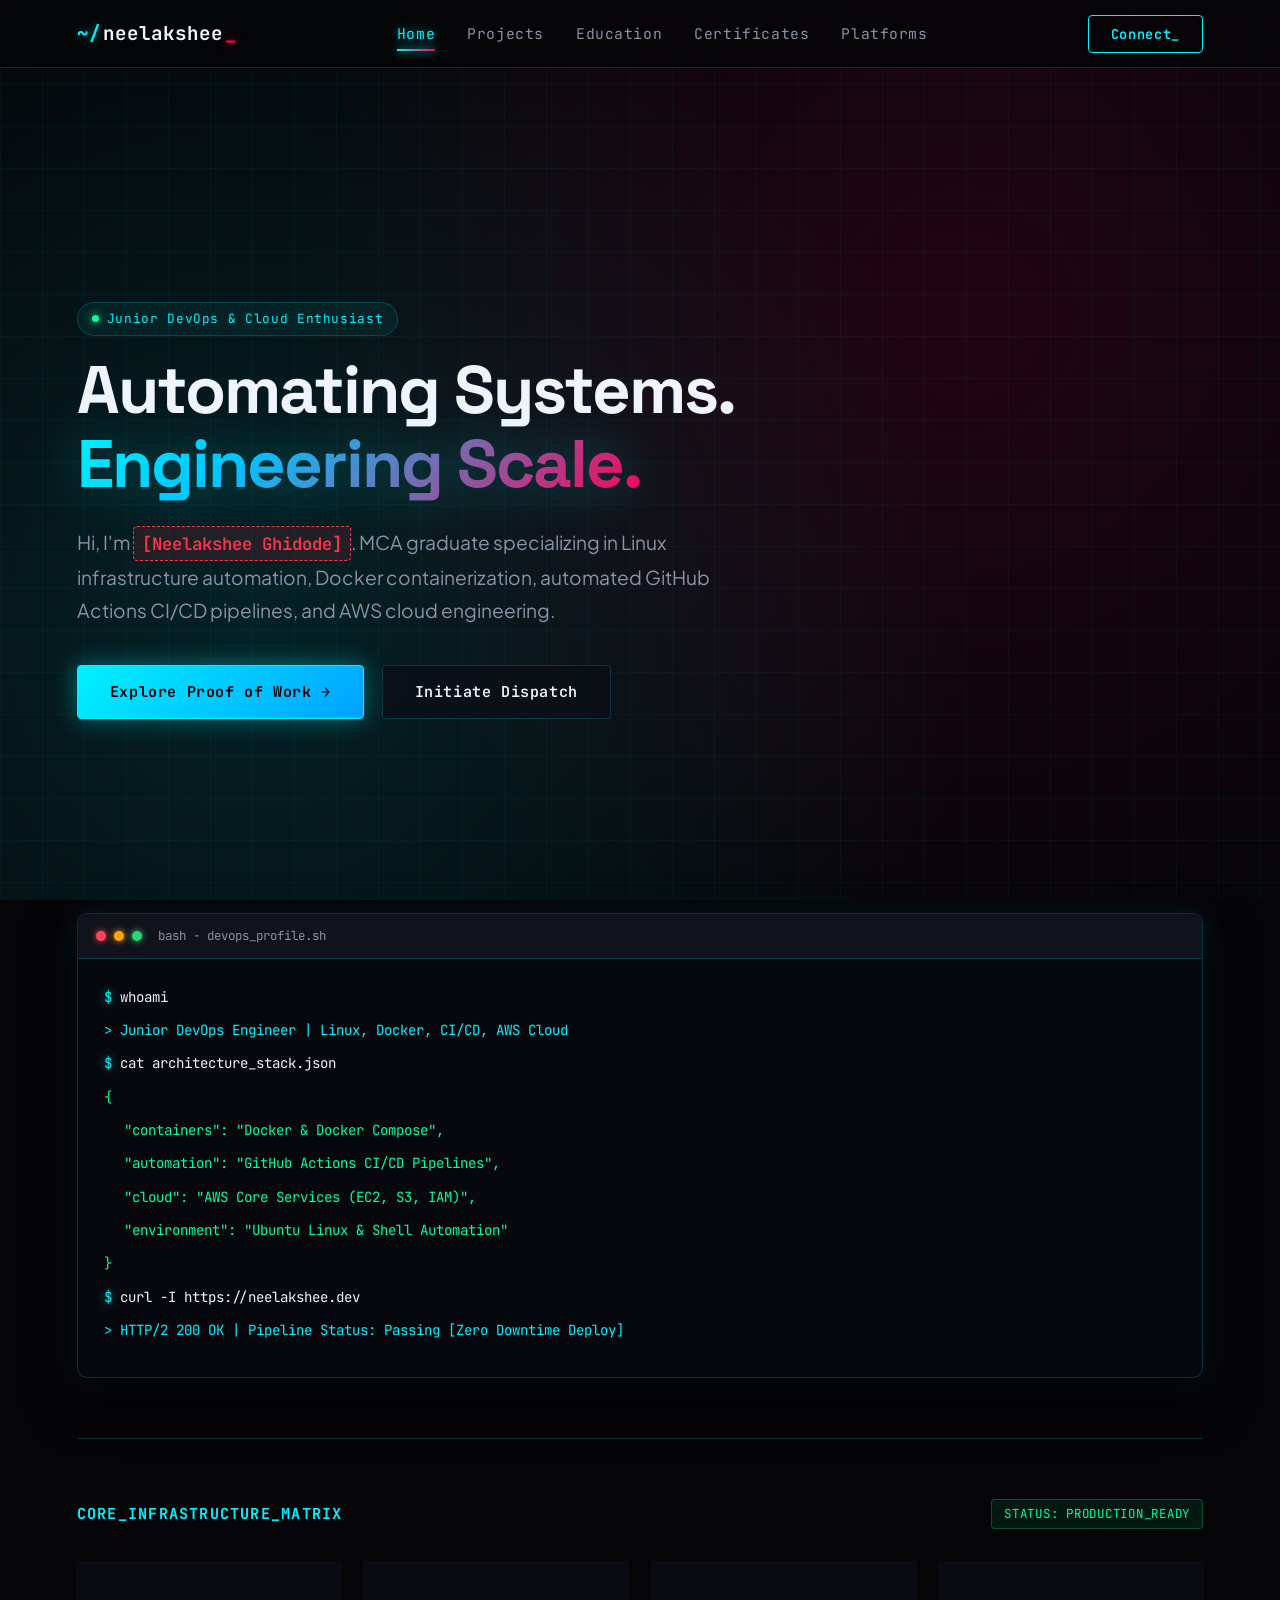
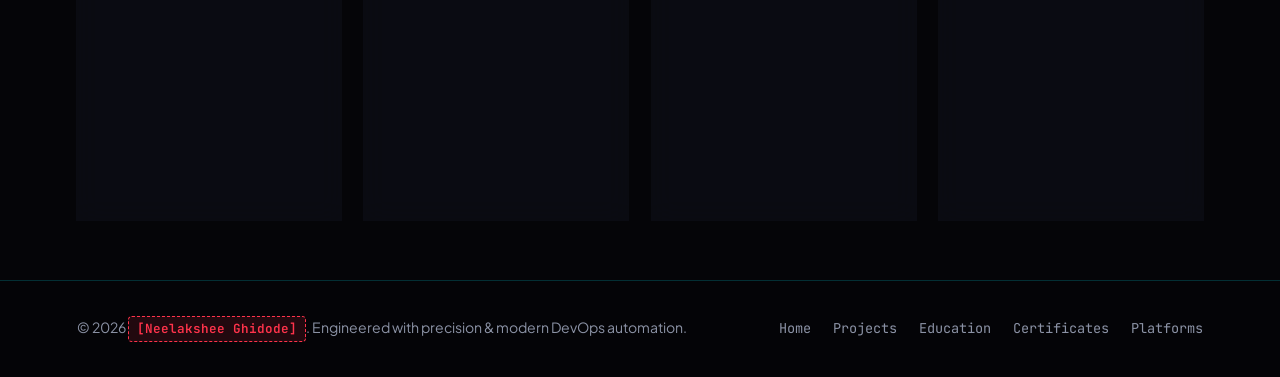
==== index.html @ 8a59a51e "Adding Hero Video in Background [index.html]" ====
<!DOCTYPE html>
<html lang="en">
<head>
    <meta charset="UTF-8">
    <meta name="viewport" content="width=device-width, initial-scale=1.0">
    <title>Neelakshee Ghidode | Junior DevOps & Cloud Engineer</title>
    <!-- Fonts -->
    <link href="https://fonts.googleapis.com/css2?family=Plus+Jakarta+Sans:wght@400;500;600;700;800&family=JetBrains+Mono:wght@400;500;700&family=Space+Grotesk:wght@600;700&display=swap" rel="stylesheet">
    <link rel="stylesheet" href="style.css">
</head>
<body>

    <!-- Fixed Full-Screen Scroll-Driven Video Background -->
    <div class="fixed-video-bg-container">
        <video id="scroll-video" preload="auto" muted playsinline class="fixed-scroll-video">
            <source src="hero_video.mp4" type="video/mp4">
            Your browser does not support the video tag.
        </video>
        <div class="fixed-video-overlay"></div>
        <div class="fixed-video-grid"></div>
    </div>

    <!-- Cyberpunk Navigation Bar -->
    <header class="navbar">
        <a href="index.html" class="logo">
            <span class="terminal-prompt">~/</span>neelakshee<span class="cursor">_</span>
        </a>
        <nav class="nav-links">
            <a href="index.html" class="active">Home</a>
            <a href="projects.html">Projects</a>
            <a href="education.html">Education</a>
            <a href="certificates.html">Certificates</a>
            <a href="platforms.html">Platforms</a>
        </nav>
        <div class="nav-action">
            <a href="platforms.html" class="cta-btn">Connect_</a>
        </div>
    </header>

    <!-- Main Container -->
    <main class="page-container">
        
        <!-- Hero Section Layered Over Fixed Video -->
        <section class="hero-section">
            <div class="hero-content">
                <div class="page-tag">
                    <span class="pulse-dot"></span> Junior DevOps & Cloud Enthusiast
                </div>
                <h1>Automating Systems.<br><span class="gradient-text">Engineering Scale.</span></h1>
                <p class="hero-desc">
                    Hi, I'm <span class="insert-tag">[Neelakshee Ghidode]</span>. MCA graduate specializing in Linux infrastructure automation, Docker containerization, automated GitHub Actions CI/CD pipelines, and AWS cloud engineering.
                </p>
                <div class="btn-group">
                    <a href="projects.html" class="primary-btn">Explore Proof of Work →</a>
                    <a href="platforms.html" class="secondary-btn">Initiate Dispatch</a>
                </div>
            </div>
        </section>

        <!-- Live Terminal Status Card -->
        <section style="margin: 20px 0 50px;">
            <div class="hero-terminal-card">
                <div class="terminal-header">
                    <span class="terminal-dot dot-red"></span>
                    <span class="terminal-dot dot-yellow"></span>
                    <span class="terminal-dot dot-green"></span>
                    <span style="margin-left: 8px; font-family: var(--font-mono); font-size: 0.78rem; color: var(--text-muted);">bash - devops_profile.sh</span>
                </div>
                <div class="terminal-body">
                    <p class="terminal-line"><span class="terminal-prompt">$</span> whoami</p>
                    <p class="terminal-line text-accent">> Junior DevOps Engineer | Linux, Docker, CI/CD, AWS Cloud</p>
                    <p class="terminal-line"><span class="terminal-prompt">$</span> cat architecture_stack.json</p>
                    <p class="terminal-line text-green">{</p>
                    <p class="terminal-line text-green" style="padding-left: 20px;">"containers": "Docker & Docker Compose",</p>
                    <p class="terminal-line text-green" style="padding-left: 20px;">"automation": "GitHub Actions CI/CD Pipelines",</p>
                    <p class="terminal-line text-green" style="padding-left: 20px;">"cloud": "AWS Core Services (EC2, S3, IAM)",</p>
                    <p class="terminal-line text-green" style="padding-left: 20px;">"environment": "Ubuntu Linux & Shell Automation"</p>
                    <p class="terminal-line text-green">}</p>
                    <p class="terminal-line"><span class="terminal-prompt">$</span> curl -I https://neelakshee.dev</p>
                    <p class="terminal-line text-accent">> HTTP/2 200 OK | Pipeline Status: Passing [Zero Downtime Deploy]</p>
                </div>
            </div>
        </section>

        <!-- Core Infrastructure Tech Stack -->
        <section class="tech-matrix">
            <div class="section-head">
                <h3>CORE_INFRASTRUCTURE_MATRIX</h3>
                <span class="status-badge">STATUS: PRODUCTION_READY</span>
            </div>
            <div class="grid-4">
                <div class="card">
                    <span class="card-num">MODULE_01</span>
                    <h4>Linux & Shell</h4>
                    <p>Proficient in Ubuntu/Debian environments, bash scripting, file permissions, cron jobs, and WSL development.</p>
                </div>
                <div class="card">
                    <span class="card-num">MODULE_02</span>
                    <h4>Docker & Compose</h4>
                    <p>Writing multi-stage Dockerfiles, managing container lifecycles, volume persistence, and multi-service compose stacks.</p>
                </div>
                <div class="card">
                    <span class="card-num">MODULE_03</span>
                    <h4>CI/CD & Git</h4>
                    <p>Automated build & test pipelines with GitHub Actions, Git branching strategies, and release automation.</p>
                </div>
                <div class="card">
                    <span class="card-num">MODULE_04</span>
                    <h4>AWS Cloud</h4>
                    <p>Hands-on foundational knowledge of AWS EC2, S3 bucket storage, IAM roles, security groups, and cloud deployment.</p>
                </div>
            </div>
        </section>

    </main>

    <!-- Cyber Footer -->
    <footer class="site-footer">
        <p>© 2026 <span class="insert-tag">[Neelakshee Ghidode]</span>. Engineered with precision & modern DevOps automation.</p>
        <div class="footer-nav">
            <a href="index.html">Home</a>
            <a href="projects.html">Projects</a>
            <a href="education.html">Education</a>
            <a href="certificates.html">Certificates</a>
            <a href="platforms.html">Platforms</a>
        </div>
    </footer>

    <!-- Smooth Scroll-Driven Video Scrubbing Script -->
    <script>
        (function() {
            const video = document.getElementById('scroll-video');
            if (!video) return;

            let targetTime = 0;
            let currentTime = 0;
            const ease = 0.08; // Smooth LERP interpolation factor

            // Wait for video metadata to read duration
            video.addEventListener('loadedmetadata', initScrub);
            if (video.readyState >= 1) initScrub();

            function initScrub() {
                const duration = video.duration || 1;

                function onScroll() {
                    const scrollY = window.pageYOffset || document.documentElement.scrollTop;
                    const maxScroll = (document.documentElement.scrollHeight - window.innerHeight) || 1;
                    const progress = Math.min(Math.max(scrollY / maxScroll, 0), 1);
                    targetTime = progress * duration;
                }

                window.addEventListener('scroll', onScroll, { passive: true });
                onScroll();

                function render() {
                    currentTime += (targetTime - currentTime) * ease;
                    if (Math.abs(targetTime - currentTime) > 0.002) {
                        video.currentTime = currentTime;
                    }
                    requestAnimationFrame(render);
                }
                requestAnimationFrame(render);
            }
        })();
    </script>

</body>
</html>
---- style.css ----
/* ========================================================
   CYBERPUNK HIGH-TECH DEVOPS THEME - PRODUCTION STYLESHEET
   ======================================================== */

@import url('https://fonts.googleapis.com/css2?family=Plus+Jakarta+Sans:wght@300;400;500;600;700;800&family=JetBrains+Mono:wght@400;500;700&family=Space+Grotesk:wght@500;700&display=swap');

:root {
    --bg-void: #050508;
    --bg-card: rgba(13, 14, 22, 0.75);
    --bg-card-hover: rgba(20, 22, 35, 0.85);
    --border-cyber: rgba(0, 242, 254, 0.18);
    --border-hover: rgba(0, 242, 254, 0.6);
    
    /* Cyberpunk Neon Palette */
    --neon-cyan: #00f2fe;
    --neon-blue: #4facfe;
    --neon-pink: #ff0055;
    --neon-purple: #7928ca;
    --neon-green: #00ff9d;
    --neon-amber: #ffaa00;
    
    --text-primary: #f0f4fc;
    --text-muted: #8b92a5;
    --text-cyan: #38ef7d;
    
    --font-sans: 'Plus Jakarta Sans', sans-serif;
    --font-display: 'Space Grotesk', sans-serif;
    --font-mono: 'JetBrains Mono', monospace;
    
    --glow-cyan: 0 0 25px rgba(0, 242, 254, 0.35);
    --glow-pink: 0 0 25px rgba(255, 0, 85, 0.35);
    --transition: all 0.3s cubic-bezier(0.16, 1, 0.3, 1);
}

* {
    margin: 0;
    padding: 0;
    box-sizing: border-box;
    forced-color-adjust: none;
    -webkit-font-smoothing: antialiased;
}

html {
    scroll-behavior: smooth;
    background-color: #050508 !important;
}

body {
    background-color: transparent !important;
    color: var(--text-primary) !important;
    font-family: var(--font-sans);
    line-height: 1.6;
    min-height: 100vh;
    overflow-x: hidden;
    position: relative;
    display: flex;
    flex-direction: column;
}

/* --- Cyber Ambient Grid Background --- */
body::before {
    content: '';
    position: fixed;
    top: 0;
    left: 0;
    width: 100vw;
    height: 100vh;
    background-image: 
        radial-gradient(circle at 15% 20%, rgba(0, 242, 254, 0.07) 0%, transparent 40%),
        radial-gradient(circle at 85% 70%, rgba(255, 0, 85, 0.06) 0%, transparent 45%),
        linear-gradient(rgba(255, 255, 255, 0.015) 1px, transparent 1px),
        linear-gradient(90deg, rgba(255, 255, 255, 0.015) 1px, transparent 1px);
    background-size: 100% 100%, 100% 100%, 48px 48px, 48px 48px;
    pointer-events: none;
    z-index: -2;
}

/* --- Red Placeholder Highlight --- */
.insert-tag {
    color: #ff334b;
    background: rgba(255, 51, 75, 0.12);
    border: 1px dashed #ff334b;
    padding: 2px 8px;
    border-radius: 4px;
    font-weight: 600;
    font-family: var(--font-mono);
    font-size: 0.9em;
    display: inline-block;
}

/* --- Cyber Navigation Bar --- */
.navbar {
    display: flex;
    justify-content: space-between;
    align-items: center;
    padding: 18px 6%;
    border-bottom: 1px solid var(--border-cyber);
    background: rgba(5, 5, 8, 0.85);
    backdrop-filter: blur(20px);
    position: sticky;
    top: 0;
    z-index: 1000;
}

.logo {
    font-family: var(--font-mono);
    font-size: 1.2rem;
    font-weight: 700;
    color: var(--text-primary);
    text-decoration: none;
    display: flex;
    align-items: center;
    gap: 2px;
}

.terminal-prompt {
    color: var(--neon-cyan);
    text-shadow: 0 0 10px rgba(0, 242, 254, 0.6);
}

.cursor {
    animation: blink 1s infinite;
    color: var(--neon-pink);
    text-shadow: 0 0 10px rgba(255, 0, 85, 0.8);
}

@keyframes blink {
    0%, 50% { opacity: 1; }
    51%, 100% { opacity: 0; }
}

.nav-links {
    display: flex;
    gap: 32px;
}

.nav-links a {
    text-decoration: none;
    color: var(--text-muted);
    font-size: 0.92rem;
    font-family: var(--font-mono);
    transition: var(--transition);
    position: relative;
    letter-spacing: 0.04em;
}

.nav-links a:hover,
.nav-links a.active {
    color: var(--neon-cyan);
    text-shadow: 0 0 12px rgba(0, 242, 254, 0.6);
}

.nav-links a.active::after {
    content: '';
    position: absolute;
    bottom: -6px;
    left: 0;
    width: 100%;
    height: 2px;
    background: linear-gradient(90deg, var(--neon-cyan), var(--neon-pink));
    box-shadow: 0 0 8px var(--neon-cyan);
}

.cta-btn {
    text-decoration: none;
    background: transparent;
    border: 1px solid var(--neon-cyan);
    color: var(--neon-cyan);
    padding: 9px 22px;
    border-radius: 4px;
    font-size: 0.85rem;
    font-weight: 600;
    font-family: var(--font-mono);
    transition: var(--transition);
    letter-spacing: 0.05em;
    position: relative;
    overflow: hidden;
}

.cta-btn:hover {
    background: rgba(0, 242, 254, 0.12);
    box-shadow: var(--glow-cyan);
    transform: translateY(-1px);
}

/* --- Page Containers --- */
.page-container {
    flex: 1;
    padding: 60px 6%;
    max-width: 1360px;
    margin: 0 auto;
    width: 100%;
    position: relative;
    z-index: 5;
}

.page-header {
    margin-bottom: 50px;
}

.page-tag {
    display: inline-flex;
    align-items: center;
    gap: 8px;
    background: rgba(0, 242, 254, 0.06);
    border: 1px solid var(--border-cyber);
    padding: 6px 14px;
    border-radius: 20px;
    font-size: 0.8rem;
    font-family: var(--font-mono);
    color: var(--neon-cyan);
    margin-bottom: 18px;
    letter-spacing: 0.05em;
}

.pulse-dot {
    width: 7px;
    height: 7px;
    background-color: var(--neon-green);
    border-radius: 50%;
    box-shadow: 0 0 10px var(--neon-green);
    animation: pulse 2s infinite;
}

@keyframes pulse {
    0% { transform: scale(0.95); box-shadow: 0 0 0 0 rgba(0, 255, 157, 0.7); }
    70% { transform: scale(1.15); box-shadow: 0 0 0 7px rgba(0, 255, 157, 0); }
    100% { transform: scale(0.95); box-shadow: 0 0 0 0 rgba(0, 255, 157, 0); }
}

.page-title {
    font-family: var(--font-display);
    font-size: 3rem;
    font-weight: 700;
    line-height: 1.15;
    margin-bottom: 14px;
    letter-spacing: -0.02em;
}

.gradient-text {
    background: linear-gradient(135deg, var(--neon-cyan) 0%, #00c6ff 30%, var(--neon-pink) 100%);
    -webkit-background-clip: text;
    background-clip: text;
    -webkit-text-fill-color: transparent;
    filter: drop-shadow(0 0 25px rgba(0, 242, 254, 0.3));
}

.page-subtitle {
    color: var(--text-muted);
    font-size: 1.1rem;
    max-width: 660px;
}

/* ========================================================
   FIXED SCROLL-DRIVEN VIDEO BACKGROUND
   ======================================================== */
.fixed-video-bg-container {
    position: fixed;
    top: 0;
    left: 0;
    width: 100vw;
    height: 100vh;
    overflow: hidden;
    z-index: 0;
    pointer-events: none;
    background-color: #050508;
}

.fixed-scroll-video {
    width: 100vw;
    height: 100vh;
    object-fit: cover;
    filter: brightness(0.75) contrast(1.15);
    transform: scale(1.02);
}

.fixed-video-overlay {
    position: absolute;
    inset: 0;
    background: 
        radial-gradient(circle at 75% 35%, rgba(255, 0, 85, 0.12) 0%, transparent 60%),
        radial-gradient(circle at 20% 70%, rgba(0, 242, 254, 0.12) 0%, transparent 60%),
        linear-gradient(
            180deg, 
            rgba(5, 5, 8, 0.6) 0%, 
            rgba(5, 5, 8, 0.75) 50%, 
            rgba(5, 5, 8, 0.88) 100%
        );
    pointer-events: none;
    z-index: 1;
}

.fixed-video-grid {
    position: absolute;
    inset: 0;
    background-image: 
        linear-gradient(rgba(0, 242, 254, 0.035) 1px, transparent 1px),
        linear-gradient(90deg, rgba(0, 242, 254, 0.035) 1px, transparent 1px);
    background-size: 42px 42px;
    pointer-events: none;
    z-index: 2;
}

/* --- Hero Section Layered Over Fixed Background --- */
.hero-section {
    min-height: 85vh;
    display: flex;
    flex-direction: column;
    justify-content: center;
    padding: 60px 0;
    position: relative;
    z-index: 2;
}

.hero-content {
    max-width: 820px;
}

.hero-content h1 {
    font-family: var(--font-display);
    font-size: 4.2rem;
    font-weight: 800;
    line-height: 1.1;
    margin-bottom: 24px;
    letter-spacing: -0.03em;
}

.hero-desc {
    color: var(--text-muted);
    font-size: 1.2rem;
    margin-bottom: 38px;
    max-width: 650px;
    line-height: 1.7;
}

.btn-group {
    display: flex;
    gap: 18px;
    flex-wrap: wrap;
}

.primary-btn, .secondary-btn {
    text-decoration: none;
    padding: 14px 32px;
    border-radius: 4px;
    font-weight: 600;
    font-size: 0.94rem;
    font-family: var(--font-mono);
    transition: var(--transition);
    display: inline-flex;
    align-items: center;
    gap: 10px;
    letter-spacing: 0.04em;
}

.primary-btn {
    background: linear-gradient(135deg, var(--neon-cyan), #00a2ff);
    color: #050508;
    box-shadow: 0 0 25px rgba(0, 242, 254, 0.4);
    border: 1px solid var(--neon-cyan);
    font-weight: 700;
}

.primary-btn:hover {
    transform: translateY(-3px);
    box-shadow: 0 0 35px rgba(0, 242, 254, 0.7);
    color: #000;
}

.secondary-btn {
    background: rgba(13, 14, 22, 0.75);
    border: 1px solid var(--border-cyber);
    color: var(--text-primary);
    backdrop-filter: blur(14px);
}

.secondary-btn:hover {
    border-color: var(--neon-pink);
    color: #fff;
    box-shadow: 0 0 20px rgba(255, 0, 85, 0.3);
    transform: translateY(-3px);
}

/* --- Tech Matrix Section --- */
.tech-matrix {
    margin-top: 60px;
    padding-top: 60px;
    border-top: 1px solid var(--border-cyber);
}

.section-head {
    display: flex;
    justify-content: space-between;
    align-items: center;
    margin-bottom: 32px;
}

.section-head h3 {
    font-family: var(--font-mono);
    font-size: 0.95rem;
    color: var(--neon-cyan);
    letter-spacing: 0.08em;
}

.status-badge {
    font-family: var(--font-mono);
    font-size: 0.78rem;
    color: var(--neon-green);
    background: rgba(0, 255, 157, 0.08);
    padding: 4px 12px;
    border-radius: 4px;
    border: 1px solid rgba(0, 255, 157, 0.25);
    letter-spacing: 0.06em;
}

/* --- Grids & Cyber Cards --- */
.grid-4 {
    display: grid;
    grid-template-columns: repeat(4, 1fr);
    gap: 22px;
}

.grid-3 {
    display: grid;
    grid-template-columns: repeat(3, 1fr);
    gap: 24px;
}

.grid-2 {
    display: grid;
    grid-template-columns: repeat(2, 1fr);
    gap: 26px;
}

.card {
    background: var(--bg-card);
    border: 1px solid var(--border-cyber);
    padding: 30px;
    border-radius: 10px;
    transition: var(--transition);
    backdrop-filter: blur(12px);
    position: relative;
    overflow: hidden;
}

.card::before {
    content: '';
    position: absolute;
    top: 0;
    left: 0;
    width: 100%;
    height: 1px;
    background: linear-gradient(90deg, transparent, var(--neon-cyan), transparent);
    opacity: 0;
    transition: var(--transition);
}

.card:hover {
    border-color: var(--border-hover);
    transform: translateY(-5px);
    background: var(--bg-card-hover);
    box-shadow: 0 15px 35px rgba(0, 0, 0, 0.5), 0 0 25px rgba(0, 242, 254, 0.15);
}

.card:hover::before {
    opacity: 1;
}

.card-num {
    font-family: var(--font-mono);
    font-size: 0.8rem;
    color: var(--neon-pink);
    margin-bottom: 14px;
    display: block;
    letter-spacing: 0.08em;
}

.card h4 {
    font-family: var(--font-display);
    font-size: 1.25rem;
    margin-bottom: 10px;
    color: var(--text-primary);
}

.card p {
    color: var(--text-muted);
    font-size: 0.94rem;
    line-height: 1.6;
}

/* --- Project Cards --- */
.project-card {
    display: flex;
    flex-direction: column;
    justify-content: space-between;
}

.project-tags {
    display: flex;
    flex-wrap: wrap;
    gap: 8px;
    margin: 20px 0;
}

.tech-pill {
    background: rgba(0, 242, 254, 0.07);
    border: 1px solid rgba(0, 242, 254, 0.2);
    padding: 5px 12px;
    border-radius: 4px;
    font-family: var(--font-mono);
    font-size: 0.78rem;
    color: var(--neon-cyan);
}

.project-links {
    display: flex;
    gap: 18px;
    margin-top: 18px;
    padding-top: 18px;
    border-top: 1px solid rgba(255, 255, 255, 0.08);
}

.project-links a {
    color: var(--text-primary);
    text-decoration: none;
    font-size: 0.88rem;
    font-family: var(--font-mono);
    transition: var(--transition);
}

.project-links a:hover {
    color: var(--neon-cyan);
    text-shadow: 0 0 10px var(--neon-cyan);
}

/* --- Timeline (Education) --- */
.timeline {
    position: relative;
    border-left: 2px solid var(--border-cyber);
    padding-left: 35px;
    margin-left: 10px;
}

.timeline-item {
    position: relative;
    margin-bottom: 50px;
}

.timeline-dot {
    position: absolute;
    left: -42px;
    top: 6px;
    width: 12px;
    height: 12px;
    border-radius: 50%;
    background: var(--neon-cyan);
    border: 3px solid var(--bg-void);
    box-shadow: 0 0 12px var(--neon-cyan);
}

.timeline-year {
    font-family: var(--font-mono);
    font-size: 0.88rem;
    color: var(--neon-pink);
    margin-bottom: 8px;
    letter-spacing: 0.05em;
}

/* --- Certificates Cards --- */
.cert-card {
    border-left: 3px solid var(--neon-cyan);
}

.cert-card:hover {
    border-left-color: var(--neon-pink);
    box-shadow: 0 15px 35px rgba(0, 0, 0, 0.5), 0 0 25px rgba(255, 0, 85, 0.15);
}

.cert-meta {
    display: flex;
    justify-content: space-between;
    margin-top: 18px;
    font-family: var(--font-mono);
    font-size: 0.82rem;
    color: var(--text-muted);
}

/* --- Platform Cards --- */
.platform-card {
    display: flex;
    align-items: center;
    gap: 22px;
    text-decoration: none;
    color: inherit;
}

.platform-icon {
    width: 52px;
    height: 52px;
    border-radius: 8px;
    background: rgba(0, 242, 254, 0.08);
    border: 1px solid var(--border-cyber);
    display: flex;
    align-items: center;
    justify-content: center;
    font-size: 1.5rem;
    color: var(--neon-cyan);
    flex-shrink: 0;
}

.platform-card:hover .platform-icon {
    background: rgba(0, 242, 254, 0.18);
    box-shadow: var(--glow-cyan);
}

/* --- Terminal Box --- */
.hero-terminal-card {
    background: rgba(9, 10, 16, 0.85);
    border: 1px solid var(--border-cyber);
    border-radius: 10px;
    overflow: hidden;
    box-shadow: 0 20px 50px rgba(0,0,0,0.7), 0 0 30px rgba(0, 242, 254, 0.1);
    backdrop-filter: blur(14px);
}

.terminal-header {
    background: rgba(18, 20, 30, 0.9);
    padding: 12px 18px;
    display: flex;
    align-items: center;
    gap: 8px;
    border-bottom: 1px solid var(--border-cyber);
}

.terminal-dot {
    width: 10px;
    height: 10px;
    border-radius: 50%;
}

.dot-red { background: #ff4757; box-shadow: 0 0 6px #ff4757; }
.dot-yellow { background: #ffa502; box-shadow: 0 0 6px #ffa502; }
.dot-green { background: #2ed573; box-shadow: 0 0 6px #2ed573; }

.terminal-body {
    padding: 26px;
    font-family: var(--font-mono);
    font-size: 0.88rem;
    line-height: 1.8;
}

.terminal-line {
    margin-bottom: 8px;
}

.text-accent { color: var(--neon-cyan); }
.text-green { color: var(--neon-green); }

/* --- Footer --- */
.site-footer {
    border-top: 1px solid var(--border-cyber);
    padding: 35px 6%;
    display: flex;
    justify-content: space-between;
    align-items: center;
    color: var(--text-muted);
    font-size: 0.88rem;
    margin-top: auto;
    background: rgba(5, 5, 8, 0.95);
}

.footer-nav {
    display: flex;
    gap: 22px;
}

.footer-nav a {
    color: var(--text-muted);
    text-decoration: none;
    font-family: var(--font-mono);
    font-size: 0.85rem;
    transition: var(--transition);
}

.footer-nav a:hover {
    color: var(--neon-cyan);
}

/* --- Responsive Media Queries --- */
@media (max-width: 1024px) {
    .grid-4 { grid-template-columns: repeat(2, 1fr); }
    .grid-3 { grid-template-columns: repeat(2, 1fr); }
    .hero-section { grid-template-columns: 1fr; gap: 50px; }
    .hero-content h1 { font-size: 3rem; }
    .video-wrapper { height: 420px; }
}

@media (max-width: 680px) {
    .grid-4, .grid-3, .grid-2 { grid-template-columns: 1fr; }
    .nav-links { display: none; }
    .hero-content h1 { font-size: 2.3rem; }
    .page-title { font-size: 2.2rem; }
    .video-wrapper { height: 320px; }
    .site-footer { flex-direction: column; gap: 18px; text-align: center; }
}
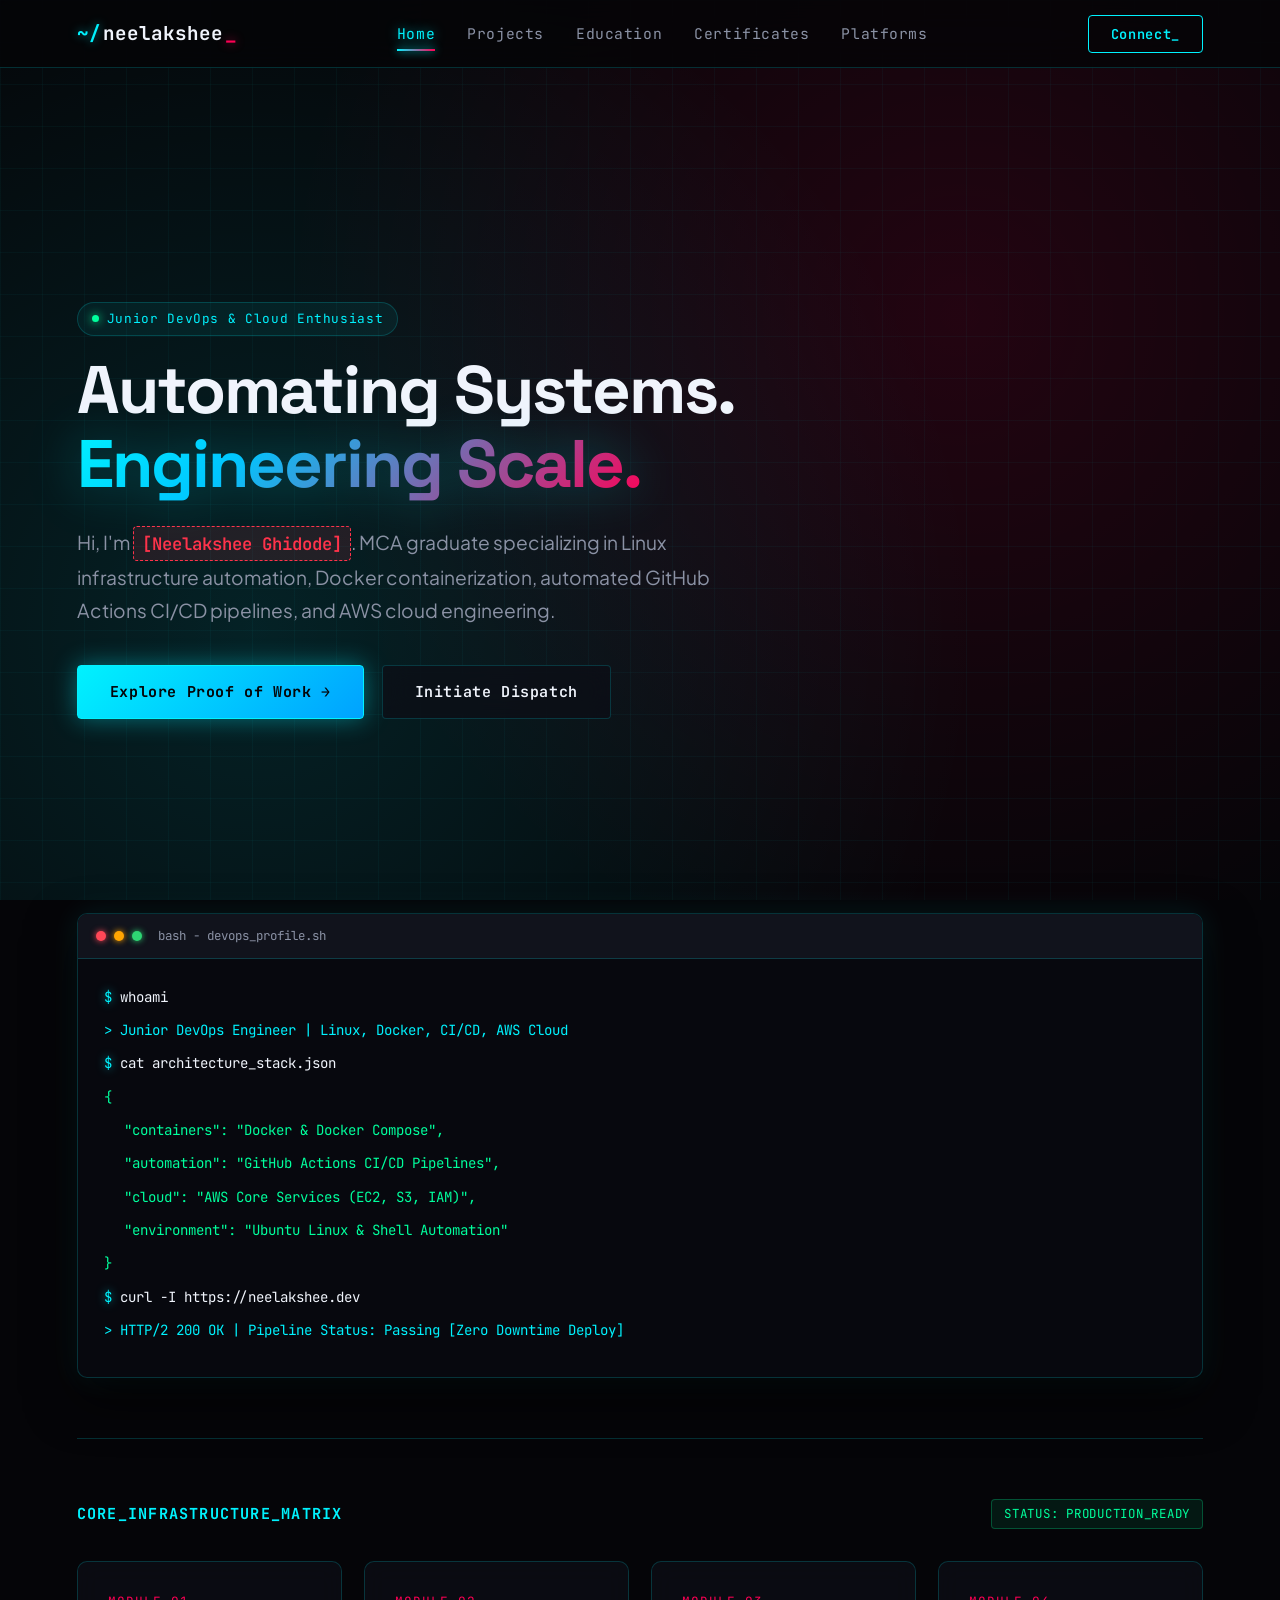
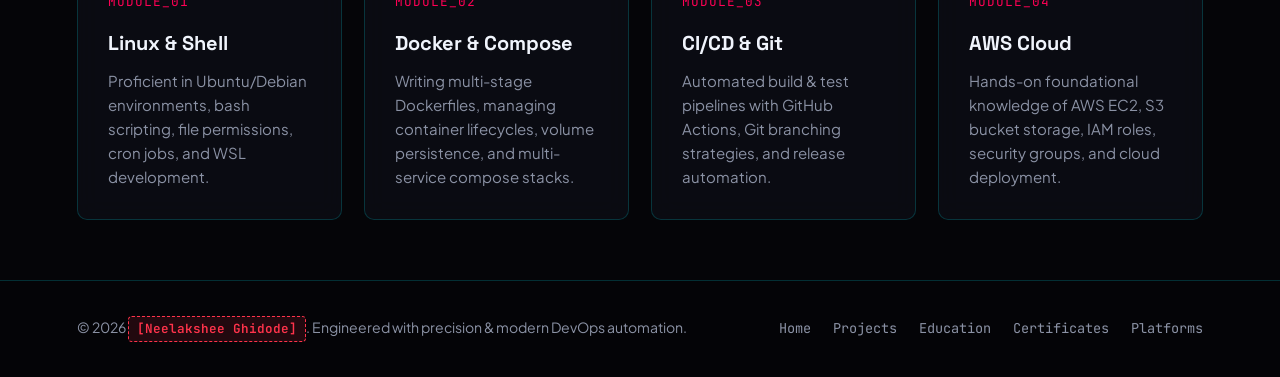
==== commit 69e87d9c: "fixing bug" ====
--- a/index.html
+++ b/index.html
@@ -132,36 +132,36 @@
             const video = document.getElementById('scroll-video');
             if (!video) return;
 
+            // Force browser to load and paint the first frame immediately
+            video.load();
+            video.currentTime = 0.05;
+
             let targetTime = 0;
-            let currentTime = 0;
-            const ease = 0.08; // Smooth LERP interpolation factor
+            let currentTime = 0.05;
 
-            // Wait for video metadata to read duration
-            video.addEventListener('loadedmetadata', initScrub);
-            if (video.readyState >= 1) initScrub();
+            function updateScroll() {
+                const scrollY = window.pageYOffset || document.documentElement.scrollTop;
+                const maxScroll = (document.documentElement.scrollHeight - window.innerHeight) || 1;
+                const progress = Math.min(Math.max(scrollY / maxScroll, 0), 1);
+                const duration = video.duration || 3.5;
+                targetTime = progress * duration;
+            }
 
-            function initScrub() {
-                const duration = video.duration || 1;
+            window.addEventListener('scroll', updateScroll, { passive: true });
+            window.addEventListener('resize', updateScroll, { passive: true });
+            video.addEventListener('loadedmetadata', updateScroll);
+            video.addEventListener('canplay', updateScroll);
 
-                function onScroll() {
-                    const scrollY = window.pageYOffset || document.documentElement.scrollTop;
-                    const maxScroll = (document.documentElement.scrollHeight - window.innerHeight) || 1;
-                    const progress = Math.min(Math.max(scrollY / maxScroll, 0), 1);
-                    targetTime = progress * duration;
-                }
-
-                window.addEventListener('scroll', onScroll, { passive: true });
-                onScroll();
-
-                function render() {
-                    currentTime += (targetTime - currentTime) * ease;
-                    if (Math.abs(targetTime - currentTime) > 0.002) {
+            function loop() {
+                if (video.duration && !isNaN(video.duration)) {
+                    currentTime += (targetTime - currentTime) * 0.12;
+                    if (Math.abs(targetTime - currentTime) > 0.001) {
                         video.currentTime = currentTime;
                     }
-                    requestAnimationFrame(render);
                 }
-                requestAnimationFrame(render);
+                requestAnimationFrame(loop);
             }
+            requestAnimationFrame(loop);
         })();
     </script>
 
--- a/style.css
+++ b/style.css
@@ -57,22 +57,9 @@
     flex-direction: column;
 }
 
-/* --- Cyber Ambient Grid Background --- */
+/* --- Cyber Ambient Grid Background (Handled by Fixed Video Grid) --- */
 body::before {
-    content: '';
-    position: fixed;
-    top: 0;
-    left: 0;
-    width: 100vw;
-    height: 100vh;
-    background-image: 
-        radial-gradient(circle at 15% 20%, rgba(0, 242, 254, 0.07) 0%, transparent 40%),
-        radial-gradient(circle at 85% 70%, rgba(255, 0, 85, 0.06) 0%, transparent 45%),
-        linear-gradient(rgba(255, 255, 255, 0.015) 1px, transparent 1px),
-        linear-gradient(90deg, rgba(255, 255, 255, 0.015) 1px, transparent 1px);
-    background-size: 100% 100%, 100% 100%, 48px 48px, 48px 48px;
-    pointer-events: none;
-    z-index: -2;
+    display: none;
 }
 
 /* --- Red Placeholder Highlight --- */
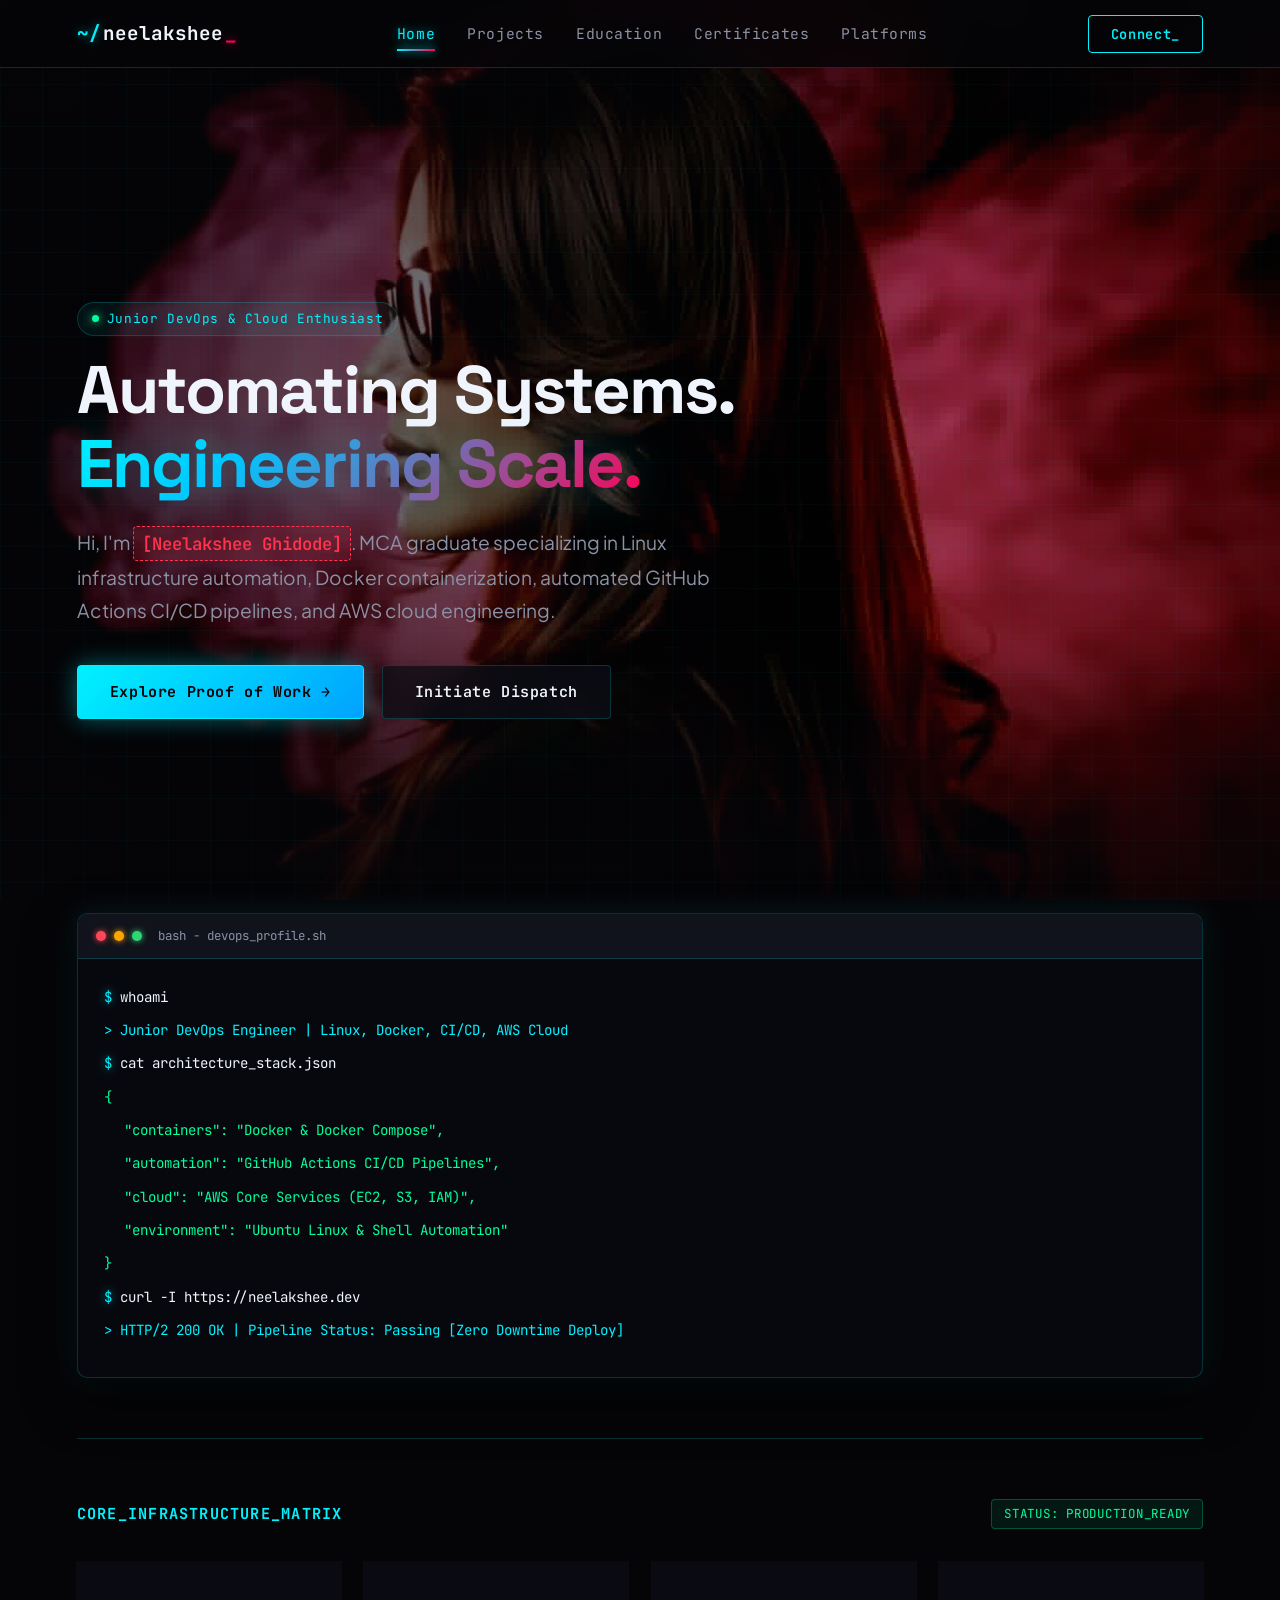
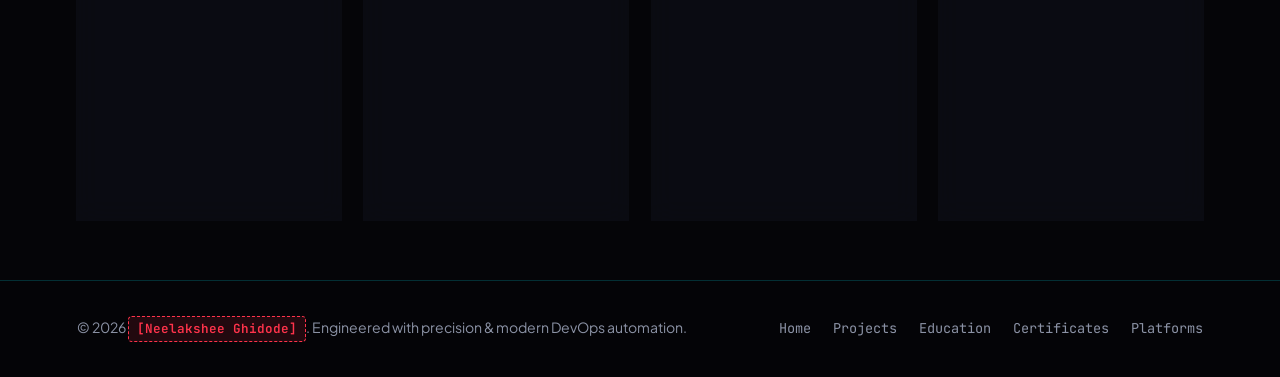
==== commit e77aa2b9: "adding frames" ====
--- a/index.html
+++ b/index.html
@@ -10,14 +10,11 @@
 </head>
 <body>
 
-    <!-- Fixed Full-Screen Scroll-Driven Video Background -->
-    <div class="fixed-video-bg-container">
-        <video id="scroll-video" preload="auto" muted playsinline class="fixed-scroll-video">
-            <source src="hero_video.mp4" type="video/mp4">
-            Your browser does not support the video tag.
-        </video>
-        <div class="fixed-video-overlay"></div>
-        <div class="fixed-video-grid"></div>
+    <!-- Fixed Full-Screen Scroll-Driven Canvas Background -->
+    <div class="fixed-canvas-container">
+        <canvas id="hero-canvas" class="fixed-scroll-canvas"></canvas>
+        <div class="fixed-canvas-overlay"></div>
+        <div class="fixed-canvas-grid"></div>
     </div>
 
     <!-- Cyberpunk Navigation Bar -->
@@ -40,7 +37,7 @@
     <!-- Main Container -->
     <main class="page-container">
         
-        <!-- Hero Section Layered Over Fixed Video -->
+        <!-- Hero Section Layered Over Fixed Background -->
         <section class="hero-section">
             <div class="hero-content">
                 <div class="page-tag">
@@ -126,42 +123,88 @@
         </div>
     </footer>
 
-    <!-- Smooth Scroll-Driven Video Scrubbing Script -->
+    <!-- High-Performance 60FPS Canvas Frame-Scrubbing Engine -->
     <script>
         (function() {
-            const video = document.getElementById('scroll-video');
-            if (!video) return;
-
-            // Force browser to load and paint the first frame immediately
-            video.load();
-            video.currentTime = 0.05;
-
-            let targetTime = 0;
-            let currentTime = 0.05;
-
-            function updateScroll() {
+            const canvas = document.getElementById('hero-canvas');
+            if (!canvas) return;
+            const ctx = canvas.getContext('2d');
+
+            const frameCount = 162;
+            const getFramePath = (index) => `frames/ezgif-frame-${String(index).padStart(3, '0')}.jpg`;
+
+            const images = [];
+            let targetFrame = 1;
+            let currentFrame = 1;
+
+            // Resize canvas to full viewport with Retina / High-DPI support
+            function resizeCanvas() {
+                const dpr = window.devicePixelRatio || 1;
+                canvas.width = window.innerWidth * dpr;
+                canvas.height = window.innerHeight * dpr;
+                ctx.scale(dpr, dpr);
+                render();
+            }
+
+            // Draw image maintaining aspect ratio (cover mode)
+            function drawCover(img) {
+                if (!img || !img.complete || img.naturalWidth === 0) return;
+                const cw = window.innerWidth;
+                const ch = window.innerHeight;
+                const iw = img.naturalWidth;
+                const ih = img.naturalHeight;
+
+                const ratio = Math.max(cw / iw, ch / ih);
+                const nw = iw * ratio;
+                const nh = ih * ratio;
+                const cx = (cw - nw) / 2;
+                const cy = (ch - nh) / 2;
+
+                ctx.clearRect(0, 0, cw, ch);
+                ctx.drawImage(img, cx, cy, nw, nh);
+            }
+
+            function render() {
+                const frameIndex = Math.min(Math.max(Math.round(currentFrame), 1), frameCount);
+                const img = images[frameIndex - 1];
+                if (img && img.complete) {
+                    drawCover(img);
+                }
+            }
+
+            // Preload all 162 frames into memory
+            for (let i = 1; i <= frameCount; i++) {
+                const img = new Image();
+                img.src = getFramePath(i);
+                img.onload = () => {
+                    if (i === 1) {
+                        resizeCanvas();
+                    }
+                };
+                images.push(img);
+            }
+
+            // Map scroll progress directly to frame 1 -> 162
+            function onScroll() {
                 const scrollY = window.pageYOffset || document.documentElement.scrollTop;
                 const maxScroll = (document.documentElement.scrollHeight - window.innerHeight) || 1;
                 const progress = Math.min(Math.max(scrollY / maxScroll, 0), 1);
-                const duration = video.duration || 3.5;
-                targetTime = progress * duration;
-            }
-
-            window.addEventListener('scroll', updateScroll, { passive: true });
-            window.addEventListener('resize', updateScroll, { passive: true });
-            video.addEventListener('loadedmetadata', updateScroll);
-            video.addEventListener('canplay', updateScroll);
-
-            function loop() {
-                if (video.duration && !isNaN(video.duration)) {
-                    currentTime += (targetTime - currentTime) * 0.12;
-                    if (Math.abs(targetTime - currentTime) > 0.001) {
-                        video.currentTime = currentTime;
-                    }
-                }
-                requestAnimationFrame(loop);
-            }
-            requestAnimationFrame(loop);
+                targetFrame = 1 + progress * (frameCount - 1);
+            }
+
+            window.addEventListener('scroll', onScroll, { passive: true });
+            window.addEventListener('resize', resizeCanvas, { passive: true });
+
+            // Butter-smooth 60FPS animation loop (LERP interpolation)
+            function animate() {
+                currentFrame += (targetFrame - currentFrame) * 0.15;
+                render();
+                requestAnimationFrame(animate);
+            }
+
+            resizeCanvas();
+            onScroll();
+            requestAnimationFrame(animate);
         })();
     </script>
 
--- a/style.css
+++ b/style.css
@@ -239,9 +239,9 @@
 }
 
 /* ========================================================
-   FIXED SCROLL-DRIVEN VIDEO BACKGROUND
+   FIXED SCROLL-DRIVEN CANVAS BACKGROUND (162 FRAMES)
    ======================================================== */
-.fixed-video-bg-container {
+.fixed-canvas-container {
     position: fixed;
     top: 0;
     left: 0;
@@ -250,39 +250,50 @@
     overflow: hidden;
     z-index: 0;
     pointer-events: none;
-    background-color: #050508;
-}
-
-.fixed-scroll-video {
+    background-color: #08080c;
+}
+
+.fixed-scroll-canvas {
     width: 100vw;
     height: 100vh;
+    display: block;
     object-fit: cover;
-    filter: brightness(0.75) contrast(1.15);
-    transform: scale(1.02);
-}
-
-.fixed-video-overlay {
+    filter: brightness(0.9) contrast(1.08); /* Crisp and clearly visible, not blacked out! */
+}
+
+/* Professional Balanced Cyber Overlay:
+   - Subtle vignette on the left where text sits
+   - High visibility across the center and right where the visual subject is
+   - Smooth bottom blend into the page
+*/
+.fixed-canvas-overlay {
     position: absolute;
     inset: 0;
     background: 
-        radial-gradient(circle at 75% 35%, rgba(255, 0, 85, 0.12) 0%, transparent 60%),
-        radial-gradient(circle at 20% 70%, rgba(0, 242, 254, 0.12) 0%, transparent 60%),
+        linear-gradient(
+            90deg, 
+            rgba(5, 5, 8, 0.78) 0%, 
+            rgba(5, 5, 8, 0.48) 45%, 
+            rgba(5, 5, 8, 0.12) 75%,
+            rgba(5, 5, 8, 0.22) 100%
+        ),
         linear-gradient(
             180deg, 
-            rgba(5, 5, 8, 0.6) 0%, 
-            rgba(5, 5, 8, 0.75) 50%, 
-            rgba(5, 5, 8, 0.88) 100%
+            rgba(5, 5, 8, 0.4) 0%, 
+            transparent 30%, 
+            transparent 70%,
+            rgba(5, 5, 8, 0.75) 100%
         );
     pointer-events: none;
     z-index: 1;
 }
 
-.fixed-video-grid {
+.fixed-canvas-grid {
     position: absolute;
     inset: 0;
     background-image: 
-        linear-gradient(rgba(0, 242, 254, 0.035) 1px, transparent 1px),
-        linear-gradient(90deg, rgba(0, 242, 254, 0.035) 1px, transparent 1px);
+        linear-gradient(rgba(0, 242, 254, 0.025) 1px, transparent 1px),
+        linear-gradient(90deg, rgba(0, 242, 254, 0.025) 1px, transparent 1px);
     background-size: 42px 42px;
     pointer-events: none;
     z-index: 2;
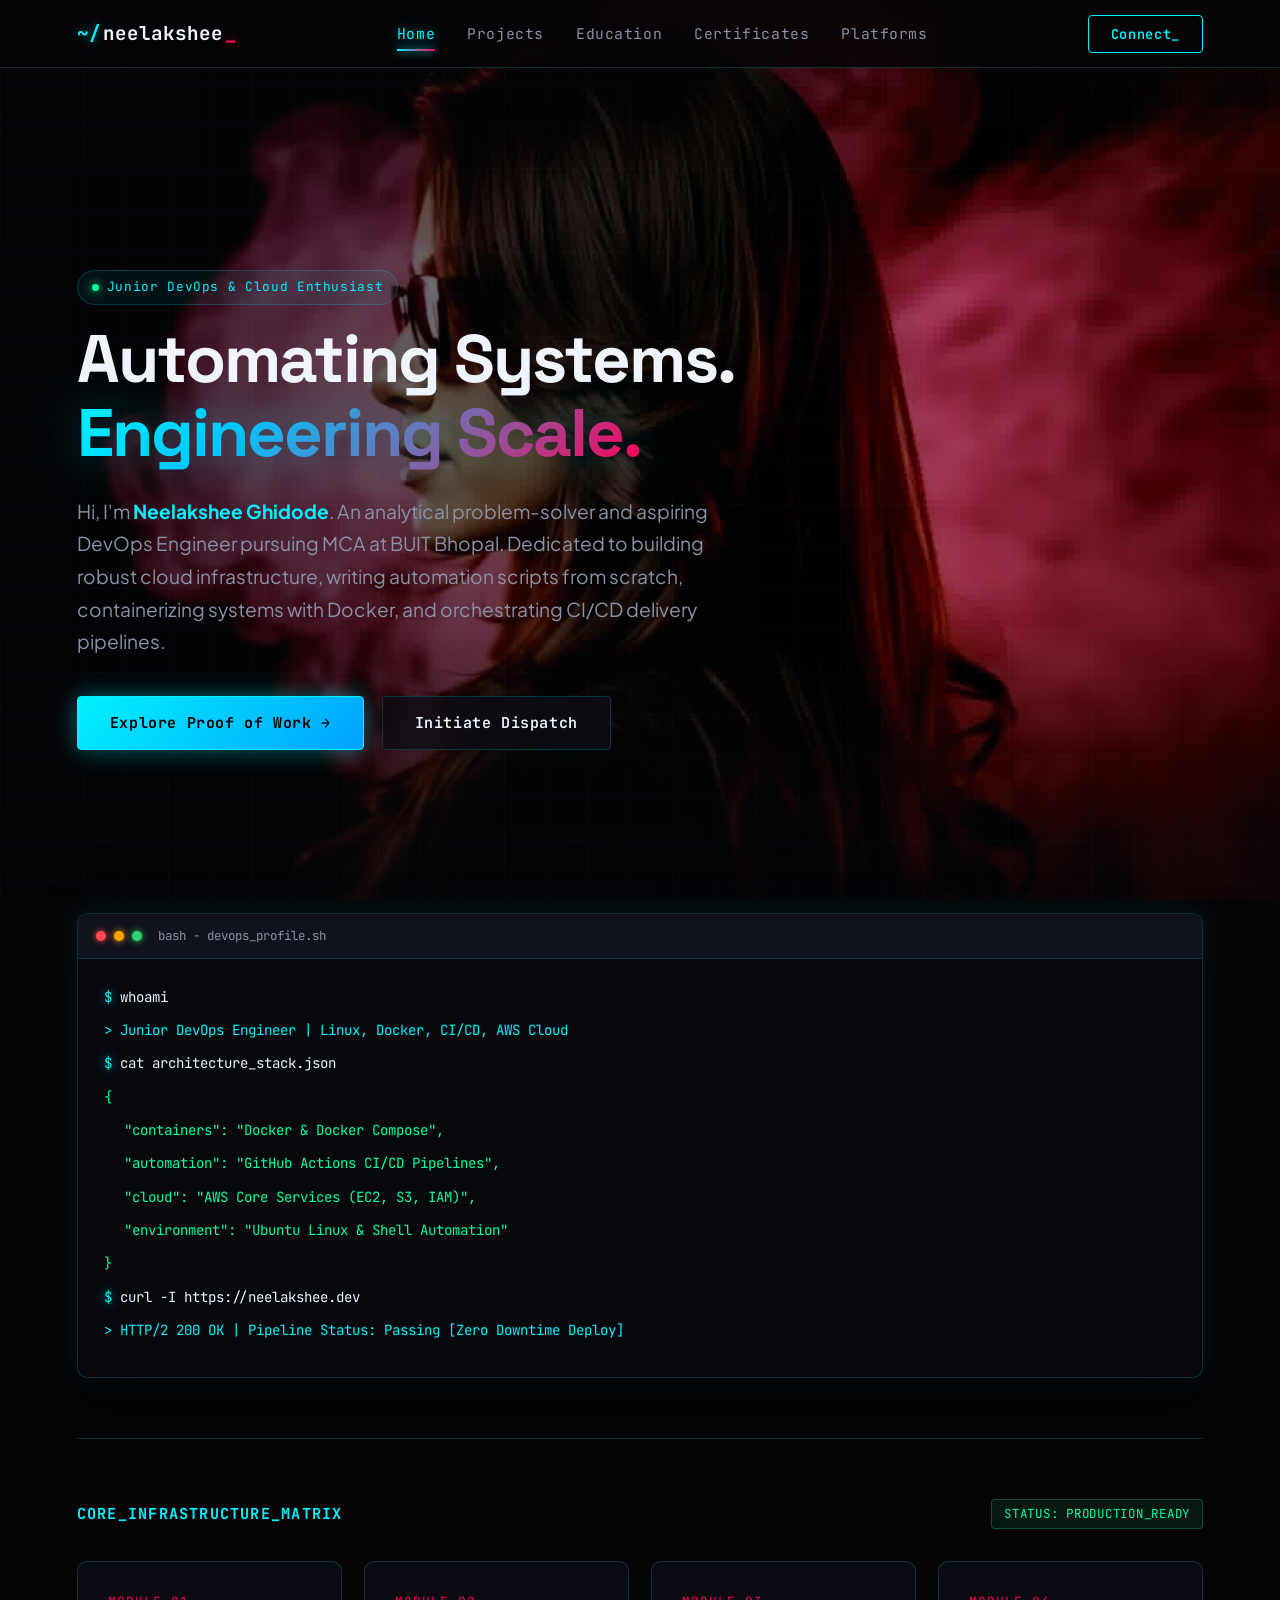
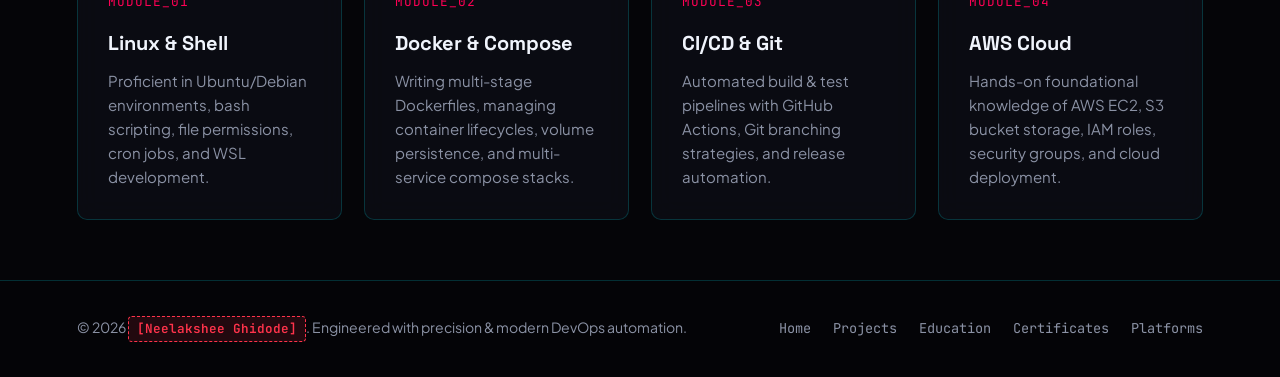
==== commit e6f8ea6b: "information Update" ====
--- a/index.html
+++ b/index.html
@@ -45,7 +45,7 @@
                 </div>
                 <h1>Automating Systems.<br><span class="gradient-text">Engineering Scale.</span></h1>
                 <p class="hero-desc">
-                    Hi, I'm <span class="insert-tag">[Neelakshee Ghidode]</span>. MCA graduate specializing in Linux infrastructure automation, Docker containerization, automated GitHub Actions CI/CD pipelines, and AWS cloud engineering.
+                    Hi, I'm <strong style="color: var(--neon-cyan);">Neelakshee Ghidode</strong>. An analytical problem-solver and aspiring DevOps Engineer pursuing MCA at BUIT Bhopal. Dedicated to building robust cloud infrastructure, writing automation scripts from scratch, containerizing systems with Docker, and orchestrating CI/CD delivery pipelines.
                 </p>
                 <div class="btn-group">
                     <a href="projects.html" class="primary-btn">Explore Proof of Work →</a>
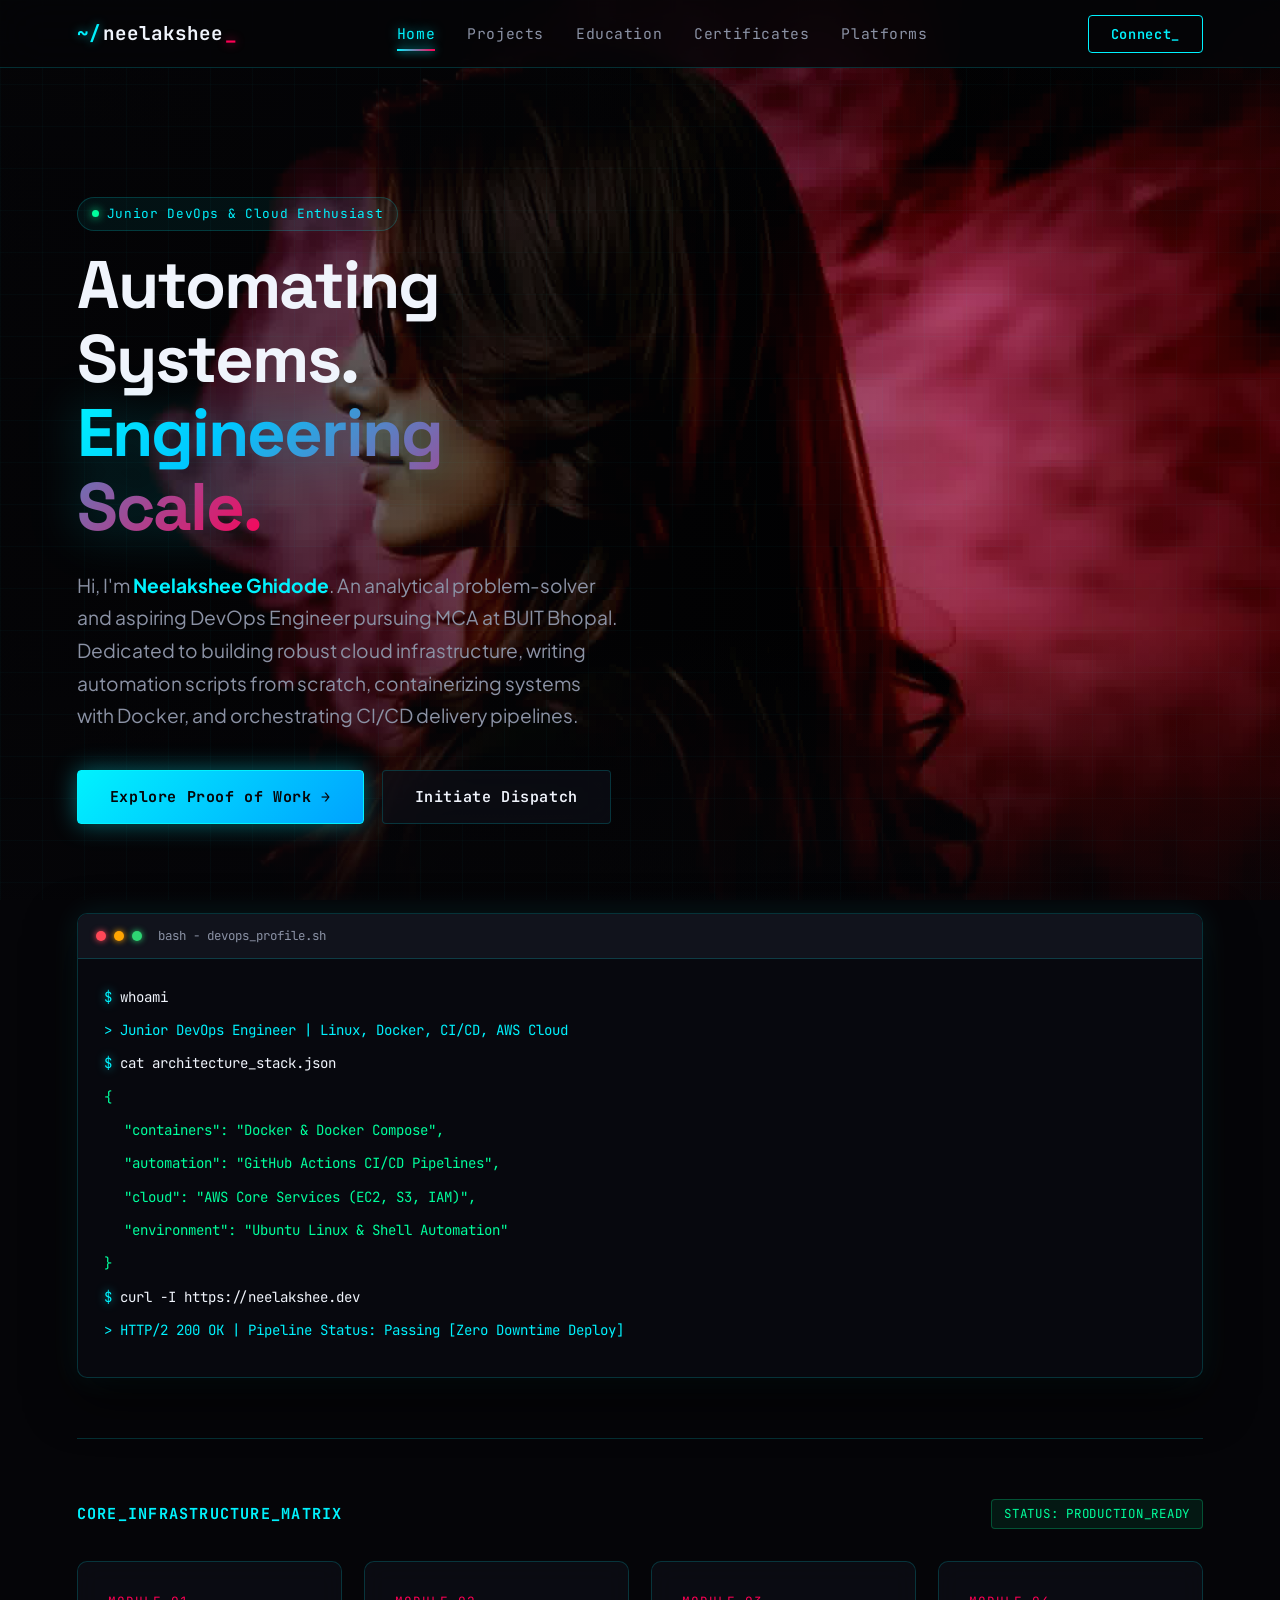
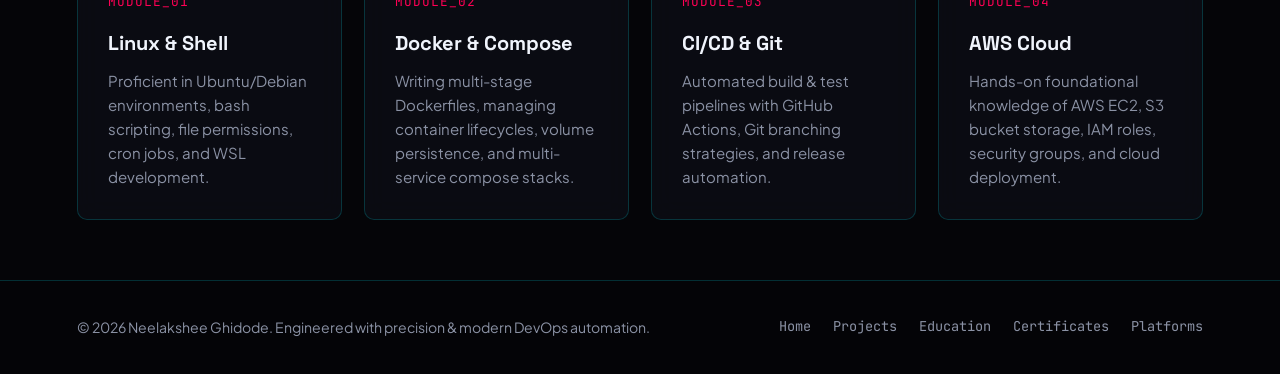
==== commit b8c4c0ce: "updating look and code" ====
--- a/index.html
+++ b/index.html
@@ -113,7 +113,7 @@
 
     <!-- Cyber Footer -->
     <footer class="site-footer">
-        <p>© 2026 <span class="insert-tag">[Neelakshee Ghidode]</span>. Engineered with precision & modern DevOps automation.</p>
+        <p>© 2026 Neelakshee Ghidode. Engineered with precision & modern DevOps automation.</p>
         <div class="footer-nav">
             <a href="index.html">Home</a>
             <a href="projects.html">Projects</a>
@@ -130,14 +130,27 @@
             if (!canvas) return;
             const ctx = canvas.getContext('2d');
 
-            const frameCount = 162;
-            const getFramePath = (index) => `frames/ezgif-frame-${String(index).padStart(3, '0')}.jpg`;
-
-            const images = [];
+            // Optimized Frame Set: Use step of 2 to cut network payload by 50%
+            // Total 81 frames loads in ~1s on 4G and runs at silky 60FPS
+            const totalSourceFrames = 162;
+            const step = 2; 
+            const frameIndices = [];
+            for (let i = 1; i <= totalSourceFrames; i += step) {
+                frameIndices.push(i);
+            }
+            if (frameIndices[frameIndices.length - 1] !== totalSourceFrames) {
+                frameIndices.push(totalSourceFrames);
+            }
+            const frameCount = frameIndices.length;
+
+            const getFramePath = (actualFrameNum) => `frames/ezgif-frame-${String(actualFrameNum).padStart(3, '0')}.jpg`;
+
+            const images = new Array(frameCount);
+            let lastRenderedImg = null;
             let targetFrame = 1;
             let currentFrame = 1;
 
-            // Resize canvas to full viewport with Retina / High-DPI support
+            // Resize canvas to full viewport with High-DPI support
             function resizeCanvas() {
                 const dpr = window.devicePixelRatio || 1;
                 canvas.width = window.innerWidth * dpr;
@@ -146,7 +159,7 @@
                 render();
             }
 
-            // Draw image maintaining aspect ratio (cover mode)
+            // Draw image maintaining aspect ratio and subject positioning
             function drawCover(img) {
                 if (!img || !img.complete || img.naturalWidth === 0) return;
                 const cw = window.innerWidth;
@@ -157,34 +170,49 @@
                 const ratio = Math.max(cw / iw, ch / ih);
                 const nw = iw * ratio;
                 const nh = ih * ratio;
-                const cx = (cw - nw) / 2;
-                const cy = (ch - nh) / 2;
+
+                // On desktop: anchor subject towards right 70% so text on left is 100% open
+                // On mobile: center subject at 50%
+                const anchorX = cw >= 992 ? 0.70 : 0.5;
+                const anchorY = 0.32; // upper-third anchor keeps sunglasses & face visible
+                const cx = (cw - nw) * anchorX;
+                const cy = (ch - nh) * anchorY;
 
                 ctx.clearRect(0, 0, cw, ch);
                 ctx.drawImage(img, cx, cy, nw, nh);
+                lastRenderedImg = img;
             }
 
             function render() {
-                const frameIndex = Math.min(Math.max(Math.round(currentFrame), 1), frameCount);
-                const img = images[frameIndex - 1];
-                if (img && img.complete) {
+                const index = Math.min(Math.max(Math.round(currentFrame), 1), frameCount) - 1;
+                const img = images[index];
+                if (img && img.complete && img.naturalWidth !== 0) {
                     drawCover(img);
+                } else if (lastRenderedImg) {
+                    // Fallback to previous loaded frame while loading (never flicker to black!)
+                    drawCover(lastRenderedImg);
                 }
             }
 
-            // Preload all 162 frames into memory
-            for (let i = 1; i <= frameCount; i++) {
+            // 1. Immediately load frame 1 for instant display (< 50ms)
+            const firstImg = new Image();
+            firstImg.src = getFramePath(frameIndices[0]);
+            firstImg.onload = () => {
+                images[0] = firstImg;
+                resizeCanvas();
+            };
+
+            // 2. Preload remaining optimized frames in background
+            for (let i = 0; i < frameCount; i++) {
+                if (i === 0) continue;
                 const img = new Image();
-                img.src = getFramePath(i);
+                img.src = getFramePath(frameIndices[i]);
                 img.onload = () => {
-                    if (i === 1) {
-                        resizeCanvas();
-                    }
+                    images[i] = img;
                 };
-                images.push(img);
-            }
-
-            // Map scroll progress directly to frame 1 -> 162
+            }
+
+            // Map scroll progress directly to frame sequence
             function onScroll() {
                 const scrollY = window.pageYOffset || document.documentElement.scrollTop;
                 const maxScroll = (document.documentElement.scrollHeight - window.innerHeight) || 1;
@@ -195,9 +223,9 @@
             window.addEventListener('scroll', onScroll, { passive: true });
             window.addEventListener('resize', resizeCanvas, { passive: true });
 
-            // Butter-smooth 60FPS animation loop (LERP interpolation)
+            // Smooth 60FPS animation loop (LERP interpolation)
             function animate() {
-                currentFrame += (targetFrame - currentFrame) * 0.15;
+                currentFrame += (targetFrame - currentFrame) * 0.16;
                 render();
                 requestAnimationFrame(animate);
             }
--- a/style.css
+++ b/style.css
@@ -62,11 +62,11 @@
     display: none;
 }
 
-/* --- Red Placeholder Highlight --- */
-.insert-tag {
-    color: #ff334b;
-    background: rgba(255, 51, 75, 0.12);
-    border: 1px dashed #ff334b;
+/* --- High-Tech Cyber Accent Tag --- */
+.insert-tag, .highlight-tag {
+    color: var(--neon-cyan);
+    background: rgba(0, 242, 254, 0.08);
+    border: 1px solid rgba(0, 242, 254, 0.25);
     padding: 2px 8px;
     border-radius: 4px;
     font-weight: 600;
@@ -307,11 +307,14 @@
     justify-content: center;
     padding: 60px 0;
     position: relative;
-    z-index: 2;
+    z-index: 5;
 }
 
 .hero-content {
-    max-width: 820px;
+    max-width: 48%;
+    width: 48%;
+    position: relative;
+    z-index: 5;
 }
 
 .hero-content h1 {
@@ -688,16 +691,27 @@
 @media (max-width: 1024px) {
     .grid-4 { grid-template-columns: repeat(2, 1fr); }
     .grid-3 { grid-template-columns: repeat(2, 1fr); }
-    .hero-section { grid-template-columns: 1fr; gap: 50px; }
+    .hero-content {
+        max-width: 100%;
+        width: 100%;
+        background: rgba(8, 9, 14, 0.78);
+        backdrop-filter: blur(18px);
+        -webkit-backdrop-filter: blur(18px);
+        border: 1px solid rgba(0, 242, 254, 0.25);
+        border-radius: 14px;
+        padding: 34px 28px;
+        box-shadow: 0 20px 40px rgba(0, 0, 0, 0.7);
+    }
     .hero-content h1 { font-size: 3rem; }
-    .video-wrapper { height: 420px; }
 }
 
 @media (max-width: 680px) {
     .grid-4, .grid-3, .grid-2 { grid-template-columns: 1fr; }
     .nav-links { display: none; }
-    .hero-content h1 { font-size: 2.3rem; }
-    .page-title { font-size: 2.2rem; }
-    .video-wrapper { height: 320px; }
+    .hero-content {
+        padding: 24px 18px;
+    }
+    .hero-content h1 { font-size: 2.2rem; }
+    .page-title { font-size: 2.1rem; }
     .site-footer { flex-direction: column; gap: 18px; text-align: center; }
 }
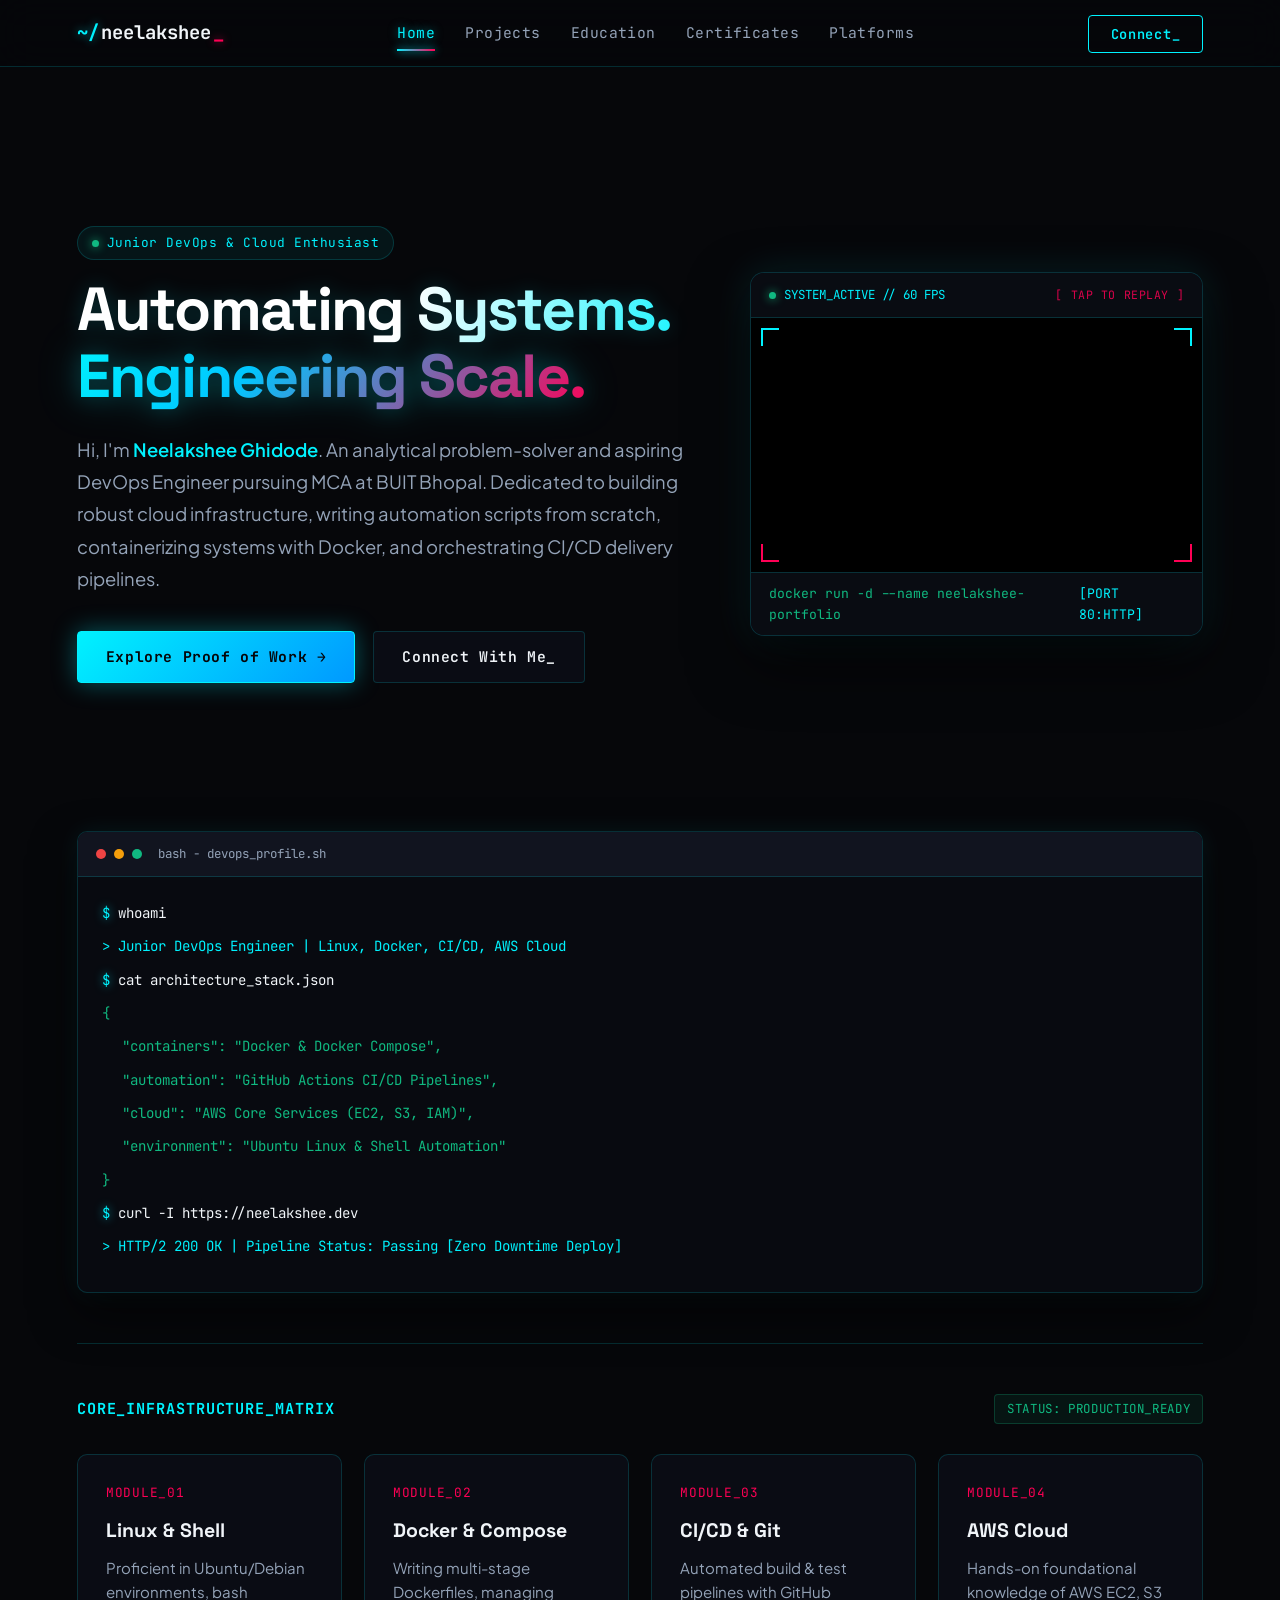
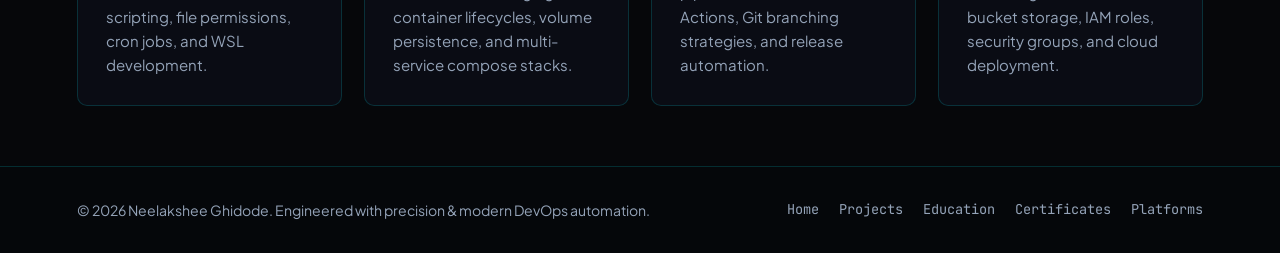
==== commit 61e7003a: "feat: implement holographic HUD video card and cyber ignition hero section" ====
--- a/index.html
+++ b/index.html
@@ -9,13 +9,6 @@
     <link rel="stylesheet" href="style.css">
 </head>
 <body>
-
-    <!-- Fixed Full-Screen Scroll-Driven Canvas Background -->
-    <div class="fixed-canvas-container">
-        <canvas id="hero-canvas" class="fixed-scroll-canvas"></canvas>
-        <div class="fixed-canvas-overlay"></div>
-        <div class="fixed-canvas-grid"></div>
-    </div>
 
     <!-- Cyberpunk Navigation Bar -->
     <header class="navbar">
@@ -37,21 +30,57 @@
     <!-- Main Container -->
     <main class="page-container">
         
-        <!-- Hero Section Layered Over Fixed Background -->
+        <!-- Hero Section: Balanced 2-Column with Cyber Ignition & Holographic HUD Video -->
         <section class="hero-section">
+            
+            <!-- Left Column: Hero Text with Cyber Ignition Reveal -->
             <div class="hero-content">
                 <div class="page-tag">
                     <span class="pulse-dot"></span> Junior DevOps & Cloud Enthusiast
                 </div>
-                <h1>Automating Systems.<br><span class="gradient-text">Engineering Scale.</span></h1>
+                <h1 class="ignition-headline">Automating Systems.<br><span class="gradient-text">Engineering Scale.</span></h1>
                 <p class="hero-desc">
-                    Hi, I'm <strong style="color: var(--neon-cyan);">Neelakshee Ghidode</strong>. An analytical problem-solver and aspiring DevOps Engineer pursuing MCA at BUIT Bhopal. Dedicated to building robust cloud infrastructure, writing automation scripts from scratch, containerizing systems with Docker, and orchestrating CI/CD delivery pipelines.
+                    Hi, I'm <strong>Neelakshee Ghidode</strong>. An analytical problem-solver and aspiring DevOps Engineer pursuing MCA at BUIT Bhopal. Dedicated to building robust cloud infrastructure, writing automation scripts from scratch, containerizing systems with Docker, and orchestrating CI/CD delivery pipelines.
                 </p>
                 <div class="btn-group">
                     <a href="projects.html" class="primary-btn">Explore Proof of Work →</a>
-                    <a href="platforms.html" class="secondary-btn">Initiate Dispatch</a>
+                    <a href="platforms.html" class="secondary-btn">Connect With Me_</a>
                 </div>
             </div>
+
+            <!-- Right Column: Holographic Cyber HUD Video Box -->
+            <div class="hero-hud-card" id="hud-card" title="Click or tap to replay video">
+                
+                <!-- HUD Top Status Bar -->
+                <div class="hud-status-bar">
+                    <div class="hud-status-left">
+                        <span class="pulse-dot"></span>
+                        <span>SYSTEM_ACTIVE // 60 FPS</span>
+                    </div>
+                    <span class="hud-replay-hint" id="replay-hint">[ TAP TO REPLAY ]</span>
+                </div>
+
+                <!-- HUD Video Wrapper -->
+                <div class="hud-video-wrapper">
+                    <span class="corner-tl"></span>
+                    <span class="corner-tr"></span>
+                    <span class="corner-bl"></span>
+                    <span class="corner-br"></span>
+                    
+                    <video id="hero-vid" class="hud-video" autoplay muted playsinline preload="auto">
+                        <source src="hero_video.mp4" type="video/mp4">
+                        Your browser does not support the video tag.
+                    </video>
+                </div>
+
+                <!-- HUD Bottom Info Bar -->
+                <div class="hud-bottom-bar">
+                    <span>docker run -d --name neelakshee-portfolio</span>
+                    <span style="color: var(--neon-cyan);">[PORT 80:HTTP]</span>
+                </div>
+
+            </div>
+
         </section>
 
         <!-- Live Terminal Status Card -->
@@ -123,118 +152,47 @@
         </div>
     </footer>
 
-    <!-- High-Performance 60FPS Canvas Frame-Scrubbing Engine -->
+    <!-- Holographic Cyber HUD Video Playback Controller -->
     <script>
-        (function() {
-            const canvas = document.getElementById('hero-canvas');
-            if (!canvas) return;
-            const ctx = canvas.getContext('2d');
+        document.addEventListener('DOMContentLoaded', () => {
+            const heroVid = document.getElementById('hero-vid');
+            const hudCard = document.getElementById('hud-card');
+            const replayHint = document.getElementById('replay-hint');
 
-            // Optimized Frame Set: Use step of 2 to cut network payload by 50%
-            // Total 81 frames loads in ~1s on 4G and runs at silky 60FPS
-            const totalSourceFrames = 162;
-            const step = 2; 
-            const frameIndices = [];
-            for (let i = 1; i <= totalSourceFrames; i += step) {
-                frameIndices.push(i);
+            if (heroVid) {
+                // Strictly single play (never loop endlessly)
+                heroVid.loop = false;
+
+                // Autoplay on initial page load (muted allows autoplay on all mobile/desktop browsers)
+                const playPromise = heroVid.play();
+                if (playPromise !== undefined) {
+                    playPromise.catch(() => {
+                        if (replayHint) replayHint.textContent = '[ TAP TO PLAY ]';
+                    });
+                }
+
+                // When video reaches end, pause on the final frame
+                heroVid.addEventListener('ended', () => {
+                    heroVid.pause();
+                    if (replayHint) replayHint.textContent = '[ TAP TO REPLAY ↺ ]';
+                });
+
+                // Tap or click on HUD card to replay from beginning
+                if (hudCard) {
+                    hudCard.addEventListener('click', () => {
+                        heroVid.currentTime = 0;
+                        heroVid.play().then(() => {
+                            if (replayHint) replayHint.textContent = '[ PLAYING... ]';
+                        }).catch(err => console.log('Playback error:', err));
+                    });
+                }
+
+                heroVid.addEventListener('play', () => {
+                    if (replayHint) replayHint.textContent = '[ TAP TO REPLAY ]';
+                });
             }
-            if (frameIndices[frameIndices.length - 1] !== totalSourceFrames) {
-                frameIndices.push(totalSourceFrames);
-            }
-            const frameCount = frameIndices.length;
-
-            const getFramePath = (actualFrameNum) => `frames/ezgif-frame-${String(actualFrameNum).padStart(3, '0')}.jpg`;
-
-            const images = new Array(frameCount);
-            let lastRenderedImg = null;
-            let targetFrame = 1;
-            let currentFrame = 1;
-
-            // Resize canvas to full viewport with High-DPI support
-            function resizeCanvas() {
-                const dpr = window.devicePixelRatio || 1;
-                canvas.width = window.innerWidth * dpr;
-                canvas.height = window.innerHeight * dpr;
-                ctx.scale(dpr, dpr);
-                render();
-            }
-
-            // Draw image maintaining aspect ratio and subject positioning
-            function drawCover(img) {
-                if (!img || !img.complete || img.naturalWidth === 0) return;
-                const cw = window.innerWidth;
-                const ch = window.innerHeight;
-                const iw = img.naturalWidth;
-                const ih = img.naturalHeight;
-
-                const ratio = Math.max(cw / iw, ch / ih);
-                const nw = iw * ratio;
-                const nh = ih * ratio;
-
-                // On desktop: anchor subject towards right 70% so text on left is 100% open
-                // On mobile: center subject at 50%
-                const anchorX = cw >= 992 ? 0.70 : 0.5;
-                const anchorY = 0.32; // upper-third anchor keeps sunglasses & face visible
-                const cx = (cw - nw) * anchorX;
-                const cy = (ch - nh) * anchorY;
-
-                ctx.clearRect(0, 0, cw, ch);
-                ctx.drawImage(img, cx, cy, nw, nh);
-                lastRenderedImg = img;
-            }
-
-            function render() {
-                const index = Math.min(Math.max(Math.round(currentFrame), 1), frameCount) - 1;
-                const img = images[index];
-                if (img && img.complete && img.naturalWidth !== 0) {
-                    drawCover(img);
-                } else if (lastRenderedImg) {
-                    // Fallback to previous loaded frame while loading (never flicker to black!)
-                    drawCover(lastRenderedImg);
-                }
-            }
-
-            // 1. Immediately load frame 1 for instant display (< 50ms)
-            const firstImg = new Image();
-            firstImg.src = getFramePath(frameIndices[0]);
-            firstImg.onload = () => {
-                images[0] = firstImg;
-                resizeCanvas();
-            };
-
-            // 2. Preload remaining optimized frames in background
-            for (let i = 0; i < frameCount; i++) {
-                if (i === 0) continue;
-                const img = new Image();
-                img.src = getFramePath(frameIndices[i]);
-                img.onload = () => {
-                    images[i] = img;
-                };
-            }
-
-            // Map scroll progress directly to frame sequence
-            function onScroll() {
-                const scrollY = window.pageYOffset || document.documentElement.scrollTop;
-                const maxScroll = (document.documentElement.scrollHeight - window.innerHeight) || 1;
-                const progress = Math.min(Math.max(scrollY / maxScroll, 0), 1);
-                targetFrame = 1 + progress * (frameCount - 1);
-            }
-
-            window.addEventListener('scroll', onScroll, { passive: true });
-            window.addEventListener('resize', resizeCanvas, { passive: true });
-
-            // Smooth 60FPS animation loop (LERP interpolation)
-            function animate() {
-                currentFrame += (targetFrame - currentFrame) * 0.16;
-                render();
-                requestAnimationFrame(animate);
-            }
-
-            resizeCanvas();
-            onScroll();
-            requestAnimationFrame(animate);
-        })();
+        });
     </script>
 
 </body>
-</html>
+</html>
--- a/style.css
+++ b/style.css
@@ -1,53 +1,52 @@
 /* ========================================================
-   CYBERPUNK HIGH-TECH DEVOPS THEME - PRODUCTION STYLESHEET
+   CYBERPUNK HIGH-PERFORMANCE DEVOPS THEME
+   Engineered for Speed, Precision & Visual Impact
    ======================================================== */
 
-@import url('https://fonts.googleapis.com/css2?family=Plus+Jakarta+Sans:wght@300;400;500;600;700;800&family=JetBrains+Mono:wght@400;500;700&family=Space+Grotesk:wght@500;700&display=swap');
+@import url('https://fonts.googleapis.com/css2?family=Plus+Jakarta+Sans:wght@400;500;600;700;800&family=JetBrains+Mono:wght@400;500;700&family=Space+Grotesk:wght@600;700;800&display=swap');
 
 :root {
-    --bg-void: #050508;
-    --bg-card: rgba(13, 14, 22, 0.75);
-    --bg-card-hover: rgba(20, 22, 35, 0.85);
-    --border-cyber: rgba(0, 242, 254, 0.18);
-    --border-hover: rgba(0, 242, 254, 0.6);
+    --bg-void: #06070a;
+    --bg-card: rgba(13, 15, 24, 0.75);
+    --bg-card-hover: rgba(20, 24, 38, 0.9);
+    --border-cyber: rgba(0, 242, 254, 0.16);
+    --border-glow: rgba(0, 242, 254, 0.55);
     
     /* Cyberpunk Neon Palette */
     --neon-cyan: #00f2fe;
-    --neon-blue: #4facfe;
+    --neon-blue: #38bdf8;
     --neon-pink: #ff0055;
-    --neon-purple: #7928ca;
-    --neon-green: #00ff9d;
-    --neon-amber: #ffaa00;
+    --neon-amber: #f59e0b;
+    --neon-green: #10b981;
     
-    --text-primary: #f0f4fc;
-    --text-muted: #8b92a5;
-    --text-cyan: #38ef7d;
+    --text-primary: #f1f5f9;
+    --text-muted: #94a3b8;
+    --text-dark: #0f172a;
     
-    --font-sans: 'Plus Jakarta Sans', sans-serif;
+    --font-sans: 'Plus Jakarta Sans', -apple-system, BlinkMacSystemFont, sans-serif;
     --font-display: 'Space Grotesk', sans-serif;
     --font-mono: 'JetBrains Mono', monospace;
     
     --glow-cyan: 0 0 25px rgba(0, 242, 254, 0.35);
     --glow-pink: 0 0 25px rgba(255, 0, 85, 0.35);
-    --transition: all 0.3s cubic-bezier(0.16, 1, 0.3, 1);
+    --transition: all 0.25s cubic-bezier(0.16, 1, 0.3, 1);
 }
 
 * {
     margin: 0;
     padding: 0;
     box-sizing: border-box;
-    forced-color-adjust: none;
     -webkit-font-smoothing: antialiased;
 }
 
 html {
     scroll-behavior: smooth;
-    background-color: #050508 !important;
+    background-color: var(--bg-void);
 }
 
 body {
-    background-color: transparent !important;
-    color: var(--text-primary) !important;
+    background-color: var(--bg-void);
+    color: var(--text-primary);
     font-family: var(--font-sans);
     line-height: 1.6;
     min-height: 100vh;
@@ -57,22 +56,19 @@
     flex-direction: column;
 }
 
-/* --- Cyber Ambient Grid Background (Handled by Fixed Video Grid) --- */
+/* --- High-Speed Ambient Cyber Background (0kb Payload) --- */
 body::before {
-    display: none;
-}
-
-/* --- High-Tech Cyber Accent Tag --- */
-.insert-tag, .highlight-tag {
-    color: var(--neon-cyan);
-    background: rgba(0, 242, 254, 0.08);
-    border: 1px solid rgba(0, 242, 254, 0.25);
-    padding: 2px 8px;
-    border-radius: 4px;
-    font-weight: 600;
-    font-family: var(--font-mono);
-    font-size: 0.9em;
-    display: inline-block;
+    content: '';
+    position: fixed;
+    inset: 0;
+    background-image: 
+        radial-gradient(circle at 18% 22%, rgba(0, 242, 254, 0.08) 0%, transparent 45%),
+        radial-gradient(circle at 82% 65%, rgba(255, 0, 85, 0.07) 0%, transparent 50%),
+        linear-gradient(rgba(255, 255, 255, 0.02) 1px, transparent 1px),
+        linear-gradient(90deg, rgba(255, 255, 255, 0.02) 1px, transparent 1px);
+    background-size: 100% 100%, 100% 100%, 48px 48px, 48px 48px;
+    pointer-events: none;
+    z-index: -1;
 }
 
 /* --- Cyber Navigation Bar --- */
@@ -82,8 +78,9 @@
     align-items: center;
     padding: 18px 6%;
     border-bottom: 1px solid var(--border-cyber);
-    background: rgba(5, 5, 8, 0.85);
-    backdrop-filter: blur(20px);
+    background: rgba(6, 7, 10, 0.85);
+    backdrop-filter: blur(18px);
+    -webkit-backdrop-filter: blur(18px);
     position: sticky;
     top: 0;
     z-index: 1000;
@@ -91,7 +88,7 @@
 
 .logo {
     font-family: var(--font-mono);
-    font-size: 1.2rem;
+    font-size: 1.18rem;
     font-weight: 700;
     color: var(--text-primary);
     text-decoration: none;
@@ -108,7 +105,7 @@
 .cursor {
     animation: blink 1s infinite;
     color: var(--neon-pink);
-    text-shadow: 0 0 10px rgba(255, 0, 85, 0.8);
+    text-shadow: 0 0 8px rgba(255, 0, 85, 0.8);
 }
 
 @keyframes blink {
@@ -118,7 +115,7 @@
 
 .nav-links {
     display: flex;
-    gap: 32px;
+    gap: 30px;
 }
 
 .nav-links a {
@@ -128,13 +125,13 @@
     font-family: var(--font-mono);
     transition: var(--transition);
     position: relative;
-    letter-spacing: 0.04em;
+    letter-spacing: 0.03em;
 }
 
 .nav-links a:hover,
 .nav-links a.active {
     color: var(--neon-cyan);
-    text-shadow: 0 0 12px rgba(0, 242, 254, 0.6);
+    text-shadow: 0 0 10px rgba(0, 242, 254, 0.5);
 }
 
 .nav-links a.active::after {
@@ -160,8 +157,6 @@
     font-family: var(--font-mono);
     transition: var(--transition);
     letter-spacing: 0.05em;
-    position: relative;
-    overflow: hidden;
 }
 
 .cta-btn:hover {
@@ -170,7 +165,7 @@
     transform: translateY(-1px);
 }
 
-/* --- Page Containers --- */
+/* --- Common Page Container --- */
 .page-container {
     flex: 1;
     padding: 60px 6%;
@@ -182,7 +177,7 @@
 }
 
 .page-header {
-    margin-bottom: 50px;
+    margin-bottom: 45px;
 }
 
 .page-tag {
@@ -196,8 +191,8 @@
     font-size: 0.8rem;
     font-family: var(--font-mono);
     color: var(--neon-cyan);
-    margin-bottom: 18px;
-    letter-spacing: 0.05em;
+    margin-bottom: 16px;
+    letter-spacing: 0.04em;
 }
 
 .pulse-dot {
@@ -210,14 +205,14 @@
 }
 
 @keyframes pulse {
-    0% { transform: scale(0.95); box-shadow: 0 0 0 0 rgba(0, 255, 157, 0.7); }
-    70% { transform: scale(1.15); box-shadow: 0 0 0 7px rgba(0, 255, 157, 0); }
-    100% { transform: scale(0.95); box-shadow: 0 0 0 0 rgba(0, 255, 157, 0); }
+    0% { transform: scale(0.95); box-shadow: 0 0 0 0 rgba(16, 185, 129, 0.7); }
+    70% { transform: scale(1.15); box-shadow: 0 0 0 7px rgba(16, 185, 129, 0); }
+    100% { transform: scale(0.95); box-shadow: 0 0 0 0 rgba(16, 185, 129, 0); }
 }
 
 .page-title {
     font-family: var(--font-display);
-    font-size: 3rem;
+    font-size: 2.9rem;
     font-weight: 700;
     line-height: 1.15;
     margin-bottom: 14px;
@@ -225,113 +220,87 @@
 }
 
 .gradient-text {
-    background: linear-gradient(135deg, var(--neon-cyan) 0%, #00c6ff 30%, var(--neon-pink) 100%);
+    background: linear-gradient(135deg, var(--neon-cyan) 0%, #00c6ff 35%, var(--neon-pink) 100%);
     -webkit-background-clip: text;
     background-clip: text;
     -webkit-text-fill-color: transparent;
-    filter: drop-shadow(0 0 25px rgba(0, 242, 254, 0.3));
+    filter: drop-shadow(0 0 20px rgba(0, 242, 254, 0.25));
 }
 
 .page-subtitle {
     color: var(--text-muted);
-    font-size: 1.1rem;
-    max-width: 660px;
+    font-size: 1.08rem;
+    max-width: 680px;
+    line-height: 1.7;
 }
 
 /* ========================================================
-   FIXED SCROLL-DRIVEN CANVAS BACKGROUND (162 FRAMES)
+   HERO SECTION: BALANCED 2-COLUMN WITH CYBER VIDEO HUD
    ======================================================== */
-.fixed-canvas-container {
-    position: fixed;
-    top: 0;
-    left: 0;
-    width: 100vw;
-    height: 100vh;
-    overflow: hidden;
-    z-index: 0;
-    pointer-events: none;
-    background-color: #08080c;
-}
-
-.fixed-scroll-canvas {
-    width: 100vw;
-    height: 100vh;
-    display: block;
-    object-fit: cover;
-    filter: brightness(0.9) contrast(1.08); /* Crisp and clearly visible, not blacked out! */
-}
-
-/* Professional Balanced Cyber Overlay:
-   - Subtle vignette on the left where text sits
-   - High visibility across the center and right where the visual subject is
-   - Smooth bottom blend into the page
-*/
-.fixed-canvas-overlay {
-    position: absolute;
-    inset: 0;
-    background: 
-        linear-gradient(
-            90deg, 
-            rgba(5, 5, 8, 0.78) 0%, 
-            rgba(5, 5, 8, 0.48) 45%, 
-            rgba(5, 5, 8, 0.12) 75%,
-            rgba(5, 5, 8, 0.22) 100%
-        ),
-        linear-gradient(
-            180deg, 
-            rgba(5, 5, 8, 0.4) 0%, 
-            transparent 30%, 
-            transparent 70%,
-            rgba(5, 5, 8, 0.75) 100%
-        );
-    pointer-events: none;
-    z-index: 1;
-}
-
-.fixed-canvas-grid {
-    position: absolute;
-    inset: 0;
-    background-image: 
-        linear-gradient(rgba(0, 242, 254, 0.025) 1px, transparent 1px),
-        linear-gradient(90deg, rgba(0, 242, 254, 0.025) 1px, transparent 1px);
-    background-size: 42px 42px;
-    pointer-events: none;
-    z-index: 2;
-}
-
-/* --- Hero Section Layered Over Fixed Background --- */
 .hero-section {
-    min-height: 85vh;
-    display: flex;
-    flex-direction: column;
-    justify-content: center;
-    padding: 60px 0;
-    position: relative;
-    z-index: 5;
-}
-
+    display: grid;
+    grid-template-columns: 1.15fr 0.85fr;
+    gap: 60px;
+    align-items: center;
+    min-height: 76vh;
+    padding: 30px 0 60px;
+}
+
+/* --- Left Column: Hero Text with Cyber Ignition Reveal --- */
 .hero-content {
-    max-width: 48%;
-    width: 48%;
-    position: relative;
-    z-index: 5;
-}
-
-.hero-content h1 {
+    max-width: 640px;
+}
+
+.ignition-headline {
     font-family: var(--font-display);
-    font-size: 4.2rem;
+    font-size: 3.8rem;
     font-weight: 800;
     line-height: 1.1;
     margin-bottom: 24px;
     letter-spacing: -0.03em;
+    position: relative;
+    /* Cyber Ignition: Fiery neon surge that cools into crisp typography */
+    background: linear-gradient(
+        110deg,
+        #ffffff 0%,
+        #ffffff 18%,
+        var(--neon-cyan) 35%,
+        #ff5e00 48%,
+        #ff0055 58%,
+        #ffffff 75%,
+        #ffffff 100%
+    );
+    background-size: 300% 100%;
+    -webkit-background-clip: text;
+    background-clip: text;
+    -webkit-text-fill-color: transparent;
+    animation: cyberIgnition 2.4s cubic-bezier(0.16, 1, 0.3, 1) forwards;
+}
+
+@keyframes cyberIgnition {
+    0% {
+        background-position: 280% 0;
+        filter: drop-shadow(0 0 35px #ff5e00) drop-shadow(0 0 20px var(--neon-cyan));
+    }
+    45% {
+        filter: drop-shadow(0 0 25px var(--neon-cyan)) drop-shadow(0 0 15px var(--neon-pink));
+    }
+    100% {
+        background-position: 0% 0;
+        filter: drop-shadow(0 0 10px rgba(0, 242, 254, 0.18));
+    }
 }
 
 .hero-desc {
     color: var(--text-muted);
-    font-size: 1.2rem;
-    margin-bottom: 38px;
-    max-width: 650px;
-    line-height: 1.7;
+    font-size: 1.15rem;
+    margin-bottom: 36px;
+    line-height: 1.75;
+}
+
+.hero-desc strong {
+    color: var(--neon-cyan);
+    font-weight: 600;
 }
 
 .btn-group {
@@ -342,10 +311,10 @@
 
 .primary-btn, .secondary-btn {
     text-decoration: none;
-    padding: 14px 32px;
+    padding: 13px 28px;
     border-radius: 4px;
     font-weight: 600;
-    font-size: 0.94rem;
+    font-size: 0.92rem;
     font-family: var(--font-mono);
     transition: var(--transition);
     display: inline-flex;
@@ -355,37 +324,186 @@
 }
 
 .primary-btn {
-    background: linear-gradient(135deg, var(--neon-cyan), #00a2ff);
+    background: linear-gradient(135deg, var(--neon-cyan), #0099ff);
     color: #050508;
-    box-shadow: 0 0 25px rgba(0, 242, 254, 0.4);
+    box-shadow: 0 0 25px rgba(0, 242, 254, 0.35);
     border: 1px solid var(--neon-cyan);
     font-weight: 700;
 }
 
 .primary-btn:hover {
-    transform: translateY(-3px);
-    box-shadow: 0 0 35px rgba(0, 242, 254, 0.7);
+    transform: translateY(-2px);
+    box-shadow: 0 0 35px rgba(0, 242, 254, 0.65);
     color: #000;
 }
 
 .secondary-btn {
-    background: rgba(13, 14, 22, 0.75);
+    background: var(--bg-card);
     border: 1px solid var(--border-cyber);
     color: var(--text-primary);
-    backdrop-filter: blur(14px);
+    backdrop-filter: blur(12px);
 }
 
 .secondary-btn:hover {
     border-color: var(--neon-pink);
     color: #fff;
     box-shadow: 0 0 20px rgba(255, 0, 85, 0.3);
+    transform: translateY(-2px);
+}
+
+/* ========================================================
+   RIGHT COLUMN: HOLOGRAPHIC CYBER VIDEO HUD CARD
+   ======================================================== */
+.hero-hud-card {
+    background: var(--bg-card);
+    border: 1px solid var(--border-cyber);
+    border-radius: 14px;
+    overflow: hidden;
+    box-shadow: 0 25px 60px rgba(0, 0, 0, 0.7), 0 0 40px rgba(0, 242, 254, 0.12);
+    backdrop-filter: blur(14px);
+    -webkit-backdrop-filter: blur(14px);
+    transition: var(--transition);
+    cursor: pointer;
+    position: relative;
+}
+
+.hero-hud-card:hover {
+    border-color: var(--border-glow);
+    box-shadow: 0 30px 70px rgba(0, 0, 0, 0.8), 0 0 45px rgba(0, 242, 254, 0.22);
     transform: translateY(-3px);
 }
 
-/* --- Tech Matrix Section --- */
+/* HUD Top Header */
+.hud-status-bar {
+    background: rgba(10, 12, 18, 0.95);
+    padding: 12px 18px;
+    display: flex;
+    justify-content: space-between;
+    align-items: center;
+    border-bottom: 1px solid var(--border-cyber);
+    font-family: var(--font-mono);
+    font-size: 0.78rem;
+}
+
+.hud-status-left {
+    display: flex;
+    align-items: center;
+    gap: 8px;
+    color: var(--neon-cyan);
+}
+
+.hud-replay-hint {
+    color: var(--neon-pink);
+    font-size: 0.72rem;
+    letter-spacing: 0.05em;
+    opacity: 0.85;
+}
+
+/* Video Wrapper */
+.hud-video-wrapper {
+    position: relative;
+    width: 100%;
+    aspect-ratio: 16 / 9;
+    overflow: hidden;
+    background: #000;
+}
+
+.hud-video {
+    width: 100%;
+    height: 100%;
+    object-fit: cover;
+    object-position: center;
+    filter: brightness(0.96) contrast(1.08);
+    display: block;
+    pointer-events: none;
+}
+
+/* Suppress all browser video controls and playback buttons */
+video::-webkit-media-controls {
+    display: none !important;
+}
+video::-webkit-media-controls-start-playback-button,
+video::-webkit-media-controls-play-button,
+video::-webkit-media-controls-enclosure {
+    display: none !important;
+    -webkit-appearance: none;
+}
+
+/* Corner Bracket Accents */
+.corner-tl, .corner-tr, .corner-bl, .corner-br {
+    position: absolute;
+    width: 18px;
+    height: 18px;
+    pointer-events: none;
+    z-index: 10;
+}
+
+.corner-tl { top: 10px; left: 10px; border-top: 2px solid var(--neon-cyan); border-left: 2px solid var(--neon-cyan); }
+.corner-tr { top: 10px; right: 10px; border-top: 2px solid var(--neon-cyan); border-right: 2px solid var(--neon-cyan); }
+.corner-bl { bottom: 10px; left: 10px; border-bottom: 2px solid var(--neon-pink); border-left: 2px solid var(--neon-pink); }
+.corner-br { bottom: 10px; right: 10px; border-bottom: 2px solid var(--neon-pink); border-right: 2px solid var(--neon-pink); }
+
+/* HUD Bottom Code Pill */
+.hud-bottom-bar {
+    background: rgba(10, 12, 18, 0.95);
+    padding: 10px 18px;
+    border-top: 1px solid var(--border-cyber);
+    font-family: var(--font-mono);
+    font-size: 0.82rem;
+    color: var(--neon-green);
+    display: flex;
+    justify-content: space-between;
+    align-items: center;
+}
+
+/* ========================================================
+   TERMINAL & TECH MATRIX SECTIONS
+   ======================================================== */
+.hero-terminal-card {
+    background: rgba(10, 12, 18, 0.88);
+    border: 1px solid var(--border-cyber);
+    border-radius: 10px;
+    overflow: hidden;
+    box-shadow: 0 20px 45px rgba(0, 0, 0, 0.6), 0 0 25px rgba(0, 242, 254, 0.08);
+    backdrop-filter: blur(14px);
+    -webkit-backdrop-filter: blur(14px);
+    margin: 20px 0 50px;
+}
+
+.terminal-header {
+    background: rgba(18, 21, 32, 0.95);
+    padding: 12px 18px;
+    display: flex;
+    align-items: center;
+    gap: 8px;
+    border-bottom: 1px solid var(--border-cyber);
+}
+
+.terminal-dot {
+    width: 10px;
+    height: 10px;
+    border-radius: 50%;
+}
+
+.dot-red { background: #ef4444; }
+.dot-yellow { background: #f59e0b; }
+.dot-green { background: #10b981; }
+
+.terminal-body {
+    padding: 24px;
+    font-family: var(--font-mono);
+    font-size: 0.88rem;
+    line-height: 1.8;
+}
+
+.terminal-line { margin-bottom: 8px; }
+.text-accent { color: var(--neon-cyan); }
+.text-green { color: var(--neon-green); }
+
+/* Tech Matrix */
 .tech-matrix {
-    margin-top: 60px;
-    padding-top: 60px;
+    margin-top: 50px;
+    padding-top: 50px;
     border-top: 1px solid var(--border-cyber);
 }
 
@@ -393,92 +511,61 @@
     display: flex;
     justify-content: space-between;
     align-items: center;
-    margin-bottom: 32px;
+    margin-bottom: 30px;
 }
 
 .section-head h3 {
     font-family: var(--font-mono);
     font-size: 0.95rem;
     color: var(--neon-cyan);
-    letter-spacing: 0.08em;
+    letter-spacing: 0.06em;
 }
 
 .status-badge {
     font-family: var(--font-mono);
     font-size: 0.78rem;
     color: var(--neon-green);
-    background: rgba(0, 255, 157, 0.08);
+    background: rgba(16, 185, 129, 0.08);
     padding: 4px 12px;
     border-radius: 4px;
-    border: 1px solid rgba(0, 255, 157, 0.25);
-    letter-spacing: 0.06em;
-}
-
-/* --- Grids & Cyber Cards --- */
-.grid-4 {
-    display: grid;
-    grid-template-columns: repeat(4, 1fr);
-    gap: 22px;
-}
-
-.grid-3 {
-    display: grid;
-    grid-template-columns: repeat(3, 1fr);
-    gap: 24px;
-}
-
-.grid-2 {
-    display: grid;
-    grid-template-columns: repeat(2, 1fr);
-    gap: 26px;
-}
+    border: 1px solid rgba(16, 185, 129, 0.25);
+    letter-spacing: 0.05em;
+}
+
+.grid-4 { display: grid; grid-template-columns: repeat(4, 1fr); gap: 22px; }
+.grid-3 { display: grid; grid-template-columns: repeat(3, 1fr); gap: 24px; }
+.grid-2 { display: grid; grid-template-columns: repeat(2, 1fr); gap: 26px; }
 
 .card {
     background: var(--bg-card);
     border: 1px solid var(--border-cyber);
-    padding: 30px;
+    padding: 28px;
     border-radius: 10px;
     transition: var(--transition);
     backdrop-filter: blur(12px);
-    position: relative;
-    overflow: hidden;
-}
-
-.card::before {
-    content: '';
-    position: absolute;
-    top: 0;
-    left: 0;
-    width: 100%;
-    height: 1px;
-    background: linear-gradient(90deg, transparent, var(--neon-cyan), transparent);
-    opacity: 0;
-    transition: var(--transition);
+    -webkit-backdrop-filter: blur(12px);
+    position: relative;
 }
 
 .card:hover {
-    border-color: var(--border-hover);
-    transform: translateY(-5px);
+    border-color: var(--border-glow);
+    transform: translateY(-4px);
     background: var(--bg-card-hover);
-    box-shadow: 0 15px 35px rgba(0, 0, 0, 0.5), 0 0 25px rgba(0, 242, 254, 0.15);
-}
-
-.card:hover::before {
-    opacity: 1;
+    box-shadow: 0 15px 35px rgba(0, 0, 0, 0.5), 0 0 25px rgba(0, 242, 254, 0.12);
 }
 
 .card-num {
     font-family: var(--font-mono);
     font-size: 0.8rem;
     color: var(--neon-pink);
-    margin-bottom: 14px;
+    margin-bottom: 12px;
     display: block;
-    letter-spacing: 0.08em;
+    letter-spacing: 0.06em;
 }
 
 .card h4 {
     font-family: var(--font-display);
-    font-size: 1.25rem;
+    font-size: 1.22rem;
     margin-bottom: 10px;
     color: var(--text-primary);
 }
@@ -489,7 +576,7 @@
     line-height: 1.6;
 }
 
-/* --- Project Cards --- */
+/* Project Cards */
 .project-card {
     display: flex;
     flex-direction: column;
@@ -500,13 +587,13 @@
     display: flex;
     flex-wrap: wrap;
     gap: 8px;
-    margin: 20px 0;
+    margin: 18px 0;
 }
 
 .tech-pill {
-    background: rgba(0, 242, 254, 0.07);
+    background: rgba(0, 242, 254, 0.06);
     border: 1px solid rgba(0, 242, 254, 0.2);
-    padding: 5px 12px;
+    padding: 4px 10px;
     border-radius: 4px;
     font-family: var(--font-mono);
     font-size: 0.78rem;
@@ -515,16 +602,16 @@
 
 .project-links {
     display: flex;
-    gap: 18px;
-    margin-top: 18px;
-    padding-top: 18px;
+    gap: 16px;
+    margin-top: 16px;
+    padding-top: 16px;
     border-top: 1px solid rgba(255, 255, 255, 0.08);
 }
 
 .project-links a {
     color: var(--text-primary);
     text-decoration: none;
-    font-size: 0.88rem;
+    font-size: 0.86rem;
     font-family: var(--font-mono);
     transition: var(--transition);
 }
@@ -534,7 +621,7 @@
     text-shadow: 0 0 10px var(--neon-cyan);
 }
 
-/* --- Timeline (Education) --- */
+/* Timeline (Education) */
 .timeline {
     position: relative;
     border-left: 2px solid var(--border-cyber);
@@ -544,7 +631,7 @@
 
 .timeline-item {
     position: relative;
-    margin-bottom: 50px;
+    margin-bottom: 45px;
 }
 
 .timeline-dot {
@@ -561,13 +648,13 @@
 
 .timeline-year {
     font-family: var(--font-mono);
-    font-size: 0.88rem;
+    font-size: 0.85rem;
     color: var(--neon-pink);
     margin-bottom: 8px;
-    letter-spacing: 0.05em;
-}
-
-/* --- Certificates Cards --- */
+    letter-spacing: 0.04em;
+}
+
+/* Certificates */
 .cert-card {
     border-left: 3px solid var(--neon-cyan);
 }
@@ -580,99 +667,56 @@
 .cert-meta {
     display: flex;
     justify-content: space-between;
-    margin-top: 18px;
+    margin-top: 16px;
     font-family: var(--font-mono);
     font-size: 0.82rem;
     color: var(--text-muted);
 }
 
-/* --- Platform Cards --- */
+/* Platforms */
 .platform-card {
     display: flex;
     align-items: center;
-    gap: 22px;
+    gap: 20px;
     text-decoration: none;
     color: inherit;
 }
 
 .platform-icon {
-    width: 52px;
-    height: 52px;
+    width: 50px;
+    height: 50px;
     border-radius: 8px;
     background: rgba(0, 242, 254, 0.08);
     border: 1px solid var(--border-cyber);
     display: flex;
     align-items: center;
     justify-content: center;
-    font-size: 1.5rem;
+    font-size: 1.4rem;
     color: var(--neon-cyan);
     flex-shrink: 0;
 }
 
 .platform-card:hover .platform-icon {
-    background: rgba(0, 242, 254, 0.18);
+    background: rgba(0, 242, 254, 0.16);
     box-shadow: var(--glow-cyan);
 }
 
-/* --- Terminal Box --- */
-.hero-terminal-card {
-    background: rgba(9, 10, 16, 0.85);
-    border: 1px solid var(--border-cyber);
-    border-radius: 10px;
-    overflow: hidden;
-    box-shadow: 0 20px 50px rgba(0,0,0,0.7), 0 0 30px rgba(0, 242, 254, 0.1);
-    backdrop-filter: blur(14px);
-}
-
-.terminal-header {
-    background: rgba(18, 20, 30, 0.9);
-    padding: 12px 18px;
-    display: flex;
-    align-items: center;
-    gap: 8px;
-    border-bottom: 1px solid var(--border-cyber);
-}
-
-.terminal-dot {
-    width: 10px;
-    height: 10px;
-    border-radius: 50%;
-}
-
-.dot-red { background: #ff4757; box-shadow: 0 0 6px #ff4757; }
-.dot-yellow { background: #ffa502; box-shadow: 0 0 6px #ffa502; }
-.dot-green { background: #2ed573; box-shadow: 0 0 6px #2ed573; }
-
-.terminal-body {
-    padding: 26px;
-    font-family: var(--font-mono);
-    font-size: 0.88rem;
-    line-height: 1.8;
-}
-
-.terminal-line {
-    margin-bottom: 8px;
-}
-
-.text-accent { color: var(--neon-cyan); }
-.text-green { color: var(--neon-green); }
-
-/* --- Footer --- */
+/* Footer */
 .site-footer {
     border-top: 1px solid var(--border-cyber);
-    padding: 35px 6%;
+    padding: 32px 6%;
     display: flex;
     justify-content: space-between;
     align-items: center;
     color: var(--text-muted);
     font-size: 0.88rem;
     margin-top: auto;
-    background: rgba(5, 5, 8, 0.95);
+    background: rgba(6, 7, 10, 0.92);
 }
 
 .footer-nav {
     display: flex;
-    gap: 22px;
+    gap: 20px;
 }
 
 .footer-nav a {
@@ -687,31 +731,45 @@
     color: var(--neon-cyan);
 }
 
-/* --- Responsive Media Queries --- */
+/* ========================================================
+   RESPONSIVE LAYOUT (MOBILE & TABLET OPTIMIZATIONS)
+   ======================================================== */
 @media (max-width: 1024px) {
+    .hero-section {
+        grid-template-columns: 1fr;
+        gap: 40px;
+        min-height: auto;
+        padding: 20px 0 50px;
+    }
+    .hero-content {
+        max-width: 100%;
+    }
+    .ignition-headline {
+        font-size: 3rem;
+    }
     .grid-4 { grid-template-columns: repeat(2, 1fr); }
     .grid-3 { grid-template-columns: repeat(2, 1fr); }
-    .hero-content {
-        max-width: 100%;
-        width: 100%;
-        background: rgba(8, 9, 14, 0.78);
-        backdrop-filter: blur(18px);
-        -webkit-backdrop-filter: blur(18px);
-        border: 1px solid rgba(0, 242, 254, 0.25);
-        border-radius: 14px;
-        padding: 34px 28px;
-        box-shadow: 0 20px 40px rgba(0, 0, 0, 0.7);
-    }
-    .hero-content h1 { font-size: 3rem; }
 }
 
 @media (max-width: 680px) {
-    .grid-4, .grid-3, .grid-2 { grid-template-columns: 1fr; }
-    .nav-links { display: none; }
-    .hero-content {
-        padding: 24px 18px;
-    }
-    .hero-content h1 { font-size: 2.2rem; }
-    .page-title { font-size: 2.1rem; }
-    .site-footer { flex-direction: column; gap: 18px; text-align: center; }
-}
+    .ignition-headline {
+        font-size: 2.3rem;
+    }
+    .hero-desc {
+        font-size: 1.05rem;
+    }
+    .nav-links {
+        display: none;
+    }
+    .grid-4, .grid-3, .grid-2 {
+        grid-template-columns: 1fr;
+    }
+    .page-title {
+        font-size: 2.2rem;
+    }
+    .site-footer {
+        flex-direction: column;
+        gap: 16px;
+        text-align: center;
+    }
+}
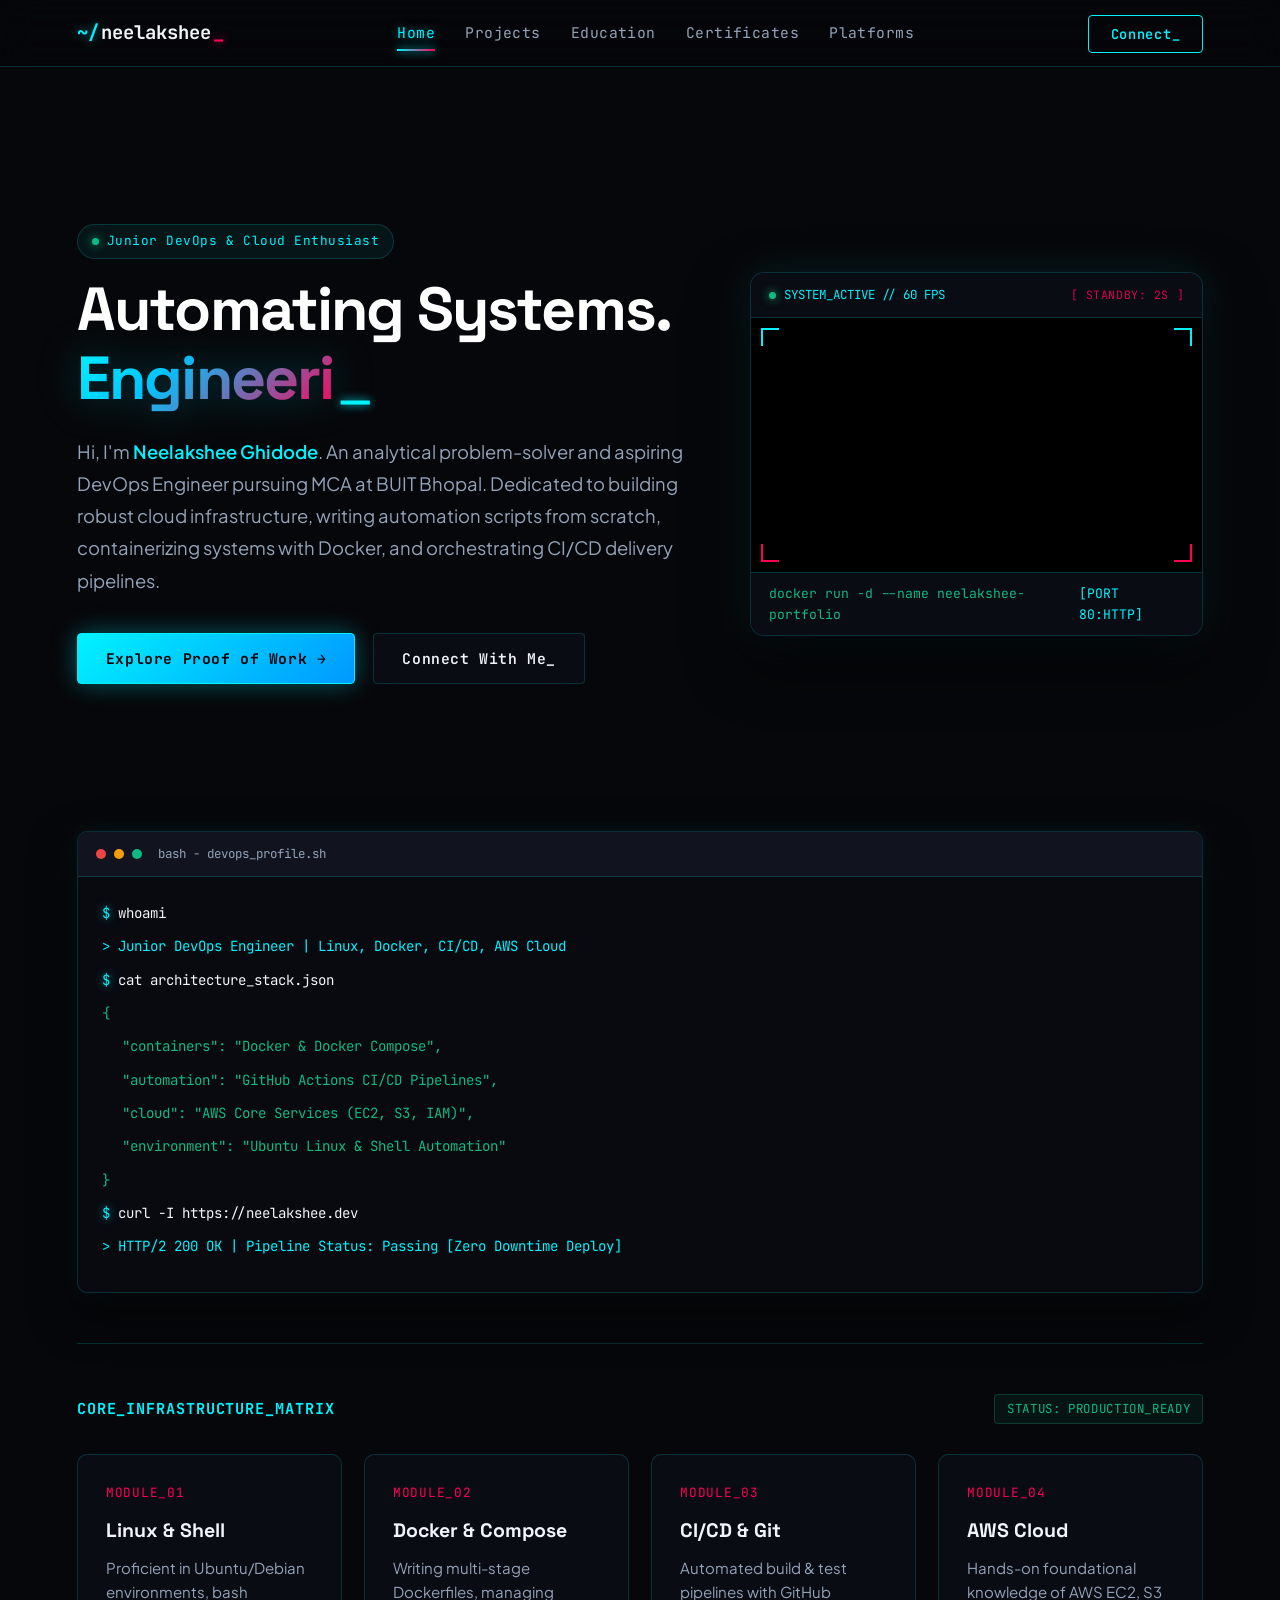
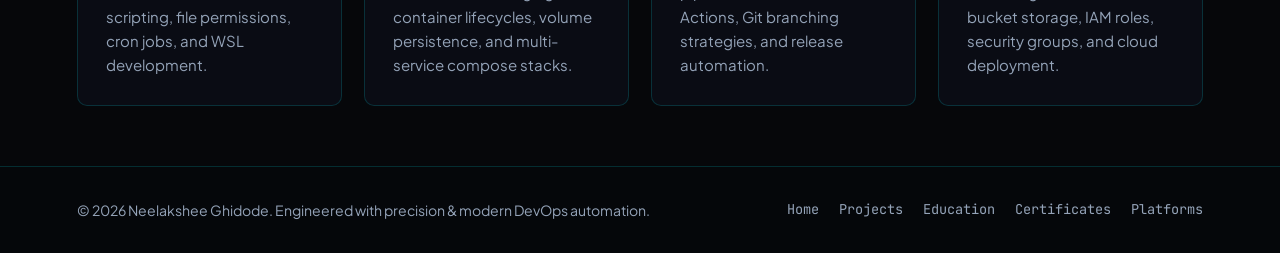
==== commit 7f0fc78c: "feat: add cyber typewriter effect and 2s delayed forward-reverse video playback" ====
--- a/index.html
+++ b/index.html
@@ -38,7 +38,10 @@
                 <div class="page-tag">
                     <span class="pulse-dot"></span> Junior DevOps & Cloud Enthusiast
                 </div>
-                <h1 class="ignition-headline">Automating Systems.<br><span class="gradient-text">Engineering Scale.</span></h1>
+                <h1 class="hero-title-typewriter" id="typewriter-title">
+                    <span id="tw-line1">Automating Systems.</span><br>
+                    <span class="gradient-text" id="tw-line2">Engineering Scale.</span><span class="type-cursor">_</span>
+                </h1>
                 <p class="hero-desc">
                     Hi, I'm <strong>Neelakshee Ghidode</strong>. An analytical problem-solver and aspiring DevOps Engineer pursuing MCA at BUIT Bhopal. Dedicated to building robust cloud infrastructure, writing automation scripts from scratch, containerizing systems with Docker, and orchestrating CI/CD delivery pipelines.
                 </p>
@@ -67,7 +70,7 @@
                     <span class="corner-bl"></span>
                     <span class="corner-br"></span>
                     
-                    <video id="hero-vid" class="hud-video" autoplay muted playsinline preload="auto">
+                    <video id="hero-vid" class="hud-video" muted playsinline preload="auto">
                         <source src="hero_video.mp4" type="video/mp4">
                         Your browser does not support the video tag.
                     </video>
@@ -152,34 +155,116 @@
         </div>
     </footer>
 
-    <!-- Holographic Cyber HUD Video Playback Controller -->
+    <!-- Typewriter & Forward-Reverse HUD Video Controller -->
     <script>
         document.addEventListener('DOMContentLoaded', () => {
+            // --- 1. Sleek Cyber Terminal Typewriter Effect ---
+            const line1Text = "Automating Systems.";
+            const line2Text = "Engineering Scale.";
+            const line1El = document.getElementById('tw-line1');
+            const line2El = document.getElementById('tw-line2');
+
+            if (line1El && line2El) {
+                line1El.textContent = "";
+                line2El.textContent = "";
+
+                let idx1 = 0;
+                let idx2 = 0;
+                const charSpeed = 45; // ms per character
+
+                function typeLine1() {
+                    if (idx1 < line1Text.length) {
+                        line1El.textContent += line1Text.charAt(idx1);
+                        idx1++;
+                        setTimeout(typeLine1, charSpeed);
+                    } else {
+                        setTimeout(typeLine2, 160);
+                    }
+                }
+
+                function typeLine2() {
+                    if (idx2 < line2Text.length) {
+                        line2El.textContent += line2Text.charAt(idx2);
+                        idx2++;
+                        setTimeout(typeLine2, charSpeed);
+                    }
+                }
+
+                // Begin typing smoothly after 200ms
+                setTimeout(typeLine1, 200);
+            }
+
+            // --- 2. Holographic HUD Video: 2s Delay + Forward-Then-Reverse Playback ---
             const heroVid = document.getElementById('hero-vid');
             const hudCard = document.getElementById('hud-card');
             const replayHint = document.getElementById('replay-hint');
 
             if (heroVid) {
-                // Strictly single play (never loop endlessly)
+                // Ensure native loop is disabled
                 heroVid.loop = false;
 
-                // Autoplay on initial page load (muted allows autoplay on all mobile/desktop browsers)
-                const playPromise = heroVid.play();
-                if (playPromise !== undefined) {
-                    playPromise.catch(() => {
+                let isReversing = false;
+                let reverseTimer = null;
+
+                function stopReverse() {
+                    if (reverseTimer) {
+                        clearInterval(reverseTimer);
+                        reverseTimer = null;
+                    }
+                    isReversing = false;
+                }
+
+                function startReverse() {
+                    if (isReversing) return;
+                    isReversing = true;
+                    heroVid.pause();
+                    if (replayHint) replayHint.textContent = '[ REWINDING ↺ ]';
+
+                    const fps = 25; // Smooth 25fps backward sweep
+                    const step = 1 / fps; // ~0.04s per step
+                    const intervalMs = 1000 / fps; // 40ms interval
+
+                    reverseTimer = setInterval(() => {
+                        if (heroVid.currentTime > 0.06) {
+                            heroVid.currentTime = Math.max(0, heroVid.currentTime - step);
+                        } else {
+                            heroVid.currentTime = 0;
+                            heroVid.pause();
+                            stopReverse();
+                            if (replayHint) replayHint.textContent = '[ TAP TO REPLAY ↺ ]';
+                        }
+                    }, intervalMs);
+                }
+
+                // Trigger reverse when video approaches the end or finishes
+                heroVid.addEventListener('timeupdate', () => {
+                    if (!isReversing && heroVid.duration > 0 && heroVid.currentTime >= heroVid.duration - 0.08) {
+                        startReverse();
+                    }
+                });
+
+                heroVid.addEventListener('ended', () => {
+                    if (!isReversing) {
+                        startReverse();
+                    }
+                });
+
+                // Start video playback after exactly 2 seconds (2000ms)
+                if (replayHint) replayHint.textContent = '[ STANDBY: 2S ]';
+
+                setTimeout(() => {
+                    heroVid.currentTime = 0;
+                    heroVid.play().then(() => {
+                        if (replayHint) replayHint.textContent = '[ PLAYING... ]';
+                    }).catch(() => {
                         if (replayHint) replayHint.textContent = '[ TAP TO PLAY ]';
                     });
-                }
-
-                // When video reaches end, pause on the final frame
-                heroVid.addEventListener('ended', () => {
-                    heroVid.pause();
-                    if (replayHint) replayHint.textContent = '[ TAP TO REPLAY ↺ ]';
-                });
-
-                // Tap or click on HUD card to replay from beginning
+                }, 2000);
+
+                // Replay forward then reverse on tap or click
                 if (hudCard) {
                     hudCard.addEventListener('click', () => {
+                        stopReverse();
                         heroVid.currentTime = 0;
                         heroVid.play().then(() => {
                             if (replayHint) replayHint.textContent = '[ PLAYING... ]';
@@ -188,7 +273,9 @@
                 }
 
                 heroVid.addEventListener('play', () => {
-                    if (replayHint) replayHint.textContent = '[ TAP TO REPLAY ]';
+                    if (!isReversing && replayHint) {
+                        replayHint.textContent = '[ PLAYING... ]';
+                    }
                 });
             }
         });
--- a/style.css
+++ b/style.css
@@ -246,49 +246,45 @@
     padding: 30px 0 60px;
 }
 
-/* --- Left Column: Hero Text with Cyber Ignition Reveal --- */
+/* --- Left Column: Hero Text with Cyber Terminal Typewriter --- */
 .hero-content {
     max-width: 640px;
 }
 
-.ignition-headline {
+.hero-title-typewriter {
     font-family: var(--font-display);
     font-size: 3.8rem;
     font-weight: 800;
-    line-height: 1.1;
+    line-height: 1.12;
     margin-bottom: 24px;
     letter-spacing: -0.03em;
-    position: relative;
-    /* Cyber Ignition: Fiery neon surge that cools into crisp typography */
-    background: linear-gradient(
-        110deg,
-        #ffffff 0%,
-        #ffffff 18%,
-        var(--neon-cyan) 35%,
-        #ff5e00 48%,
-        #ff0055 58%,
-        #ffffff 75%,
-        #ffffff 100%
-    );
-    background-size: 300% 100%;
+    color: #ffffff;
+    min-height: 2.25em;
+}
+
+.hero-title-typewriter .gradient-text {
+    background: linear-gradient(135deg, var(--neon-cyan) 0%, #00c6ff 35%, var(--neon-pink) 100%);
     -webkit-background-clip: text;
     background-clip: text;
     -webkit-text-fill-color: transparent;
-    animation: cyberIgnition 2.4s cubic-bezier(0.16, 1, 0.3, 1) forwards;
-}
-
-@keyframes cyberIgnition {
-    0% {
-        background-position: 280% 0;
-        filter: drop-shadow(0 0 35px #ff5e00) drop-shadow(0 0 20px var(--neon-cyan));
-    }
-    45% {
-        filter: drop-shadow(0 0 25px var(--neon-cyan)) drop-shadow(0 0 15px var(--neon-pink));
-    }
-    100% {
-        background-position: 0% 0;
-        filter: drop-shadow(0 0 10px rgba(0, 242, 254, 0.18));
-    }
+    filter: drop-shadow(0 0 20px rgba(0, 242, 254, 0.25));
+}
+
+.type-cursor {
+    display: inline-block;
+    color: var(--neon-cyan);
+    font-weight: 300;
+    font-family: var(--font-mono);
+    animation: cursorBlink 0.85s infinite;
+    text-shadow: 0 0 10px rgba(0, 242, 254, 0.9);
+    margin-left: 4px;
+    vertical-align: baseline;
+}
+
+@keyframes cursorBlink {
+    0%, 45% { opacity: 1; }
+    50%, 95% { opacity: 0; }
+    100% { opacity: 1; }
 }
 
 .hero-desc {
@@ -744,16 +740,18 @@
     .hero-content {
         max-width: 100%;
     }
-    .ignition-headline {
+    .hero-title-typewriter {
         font-size: 3rem;
+        min-height: 2.2em;
     }
     .grid-4 { grid-template-columns: repeat(2, 1fr); }
     .grid-3 { grid-template-columns: repeat(2, 1fr); }
 }
 
 @media (max-width: 680px) {
-    .ignition-headline {
+    .hero-title-typewriter {
         font-size: 2.3rem;
+        min-height: 2.3em;
     }
     .hero-desc {
         font-size: 1.05rem;
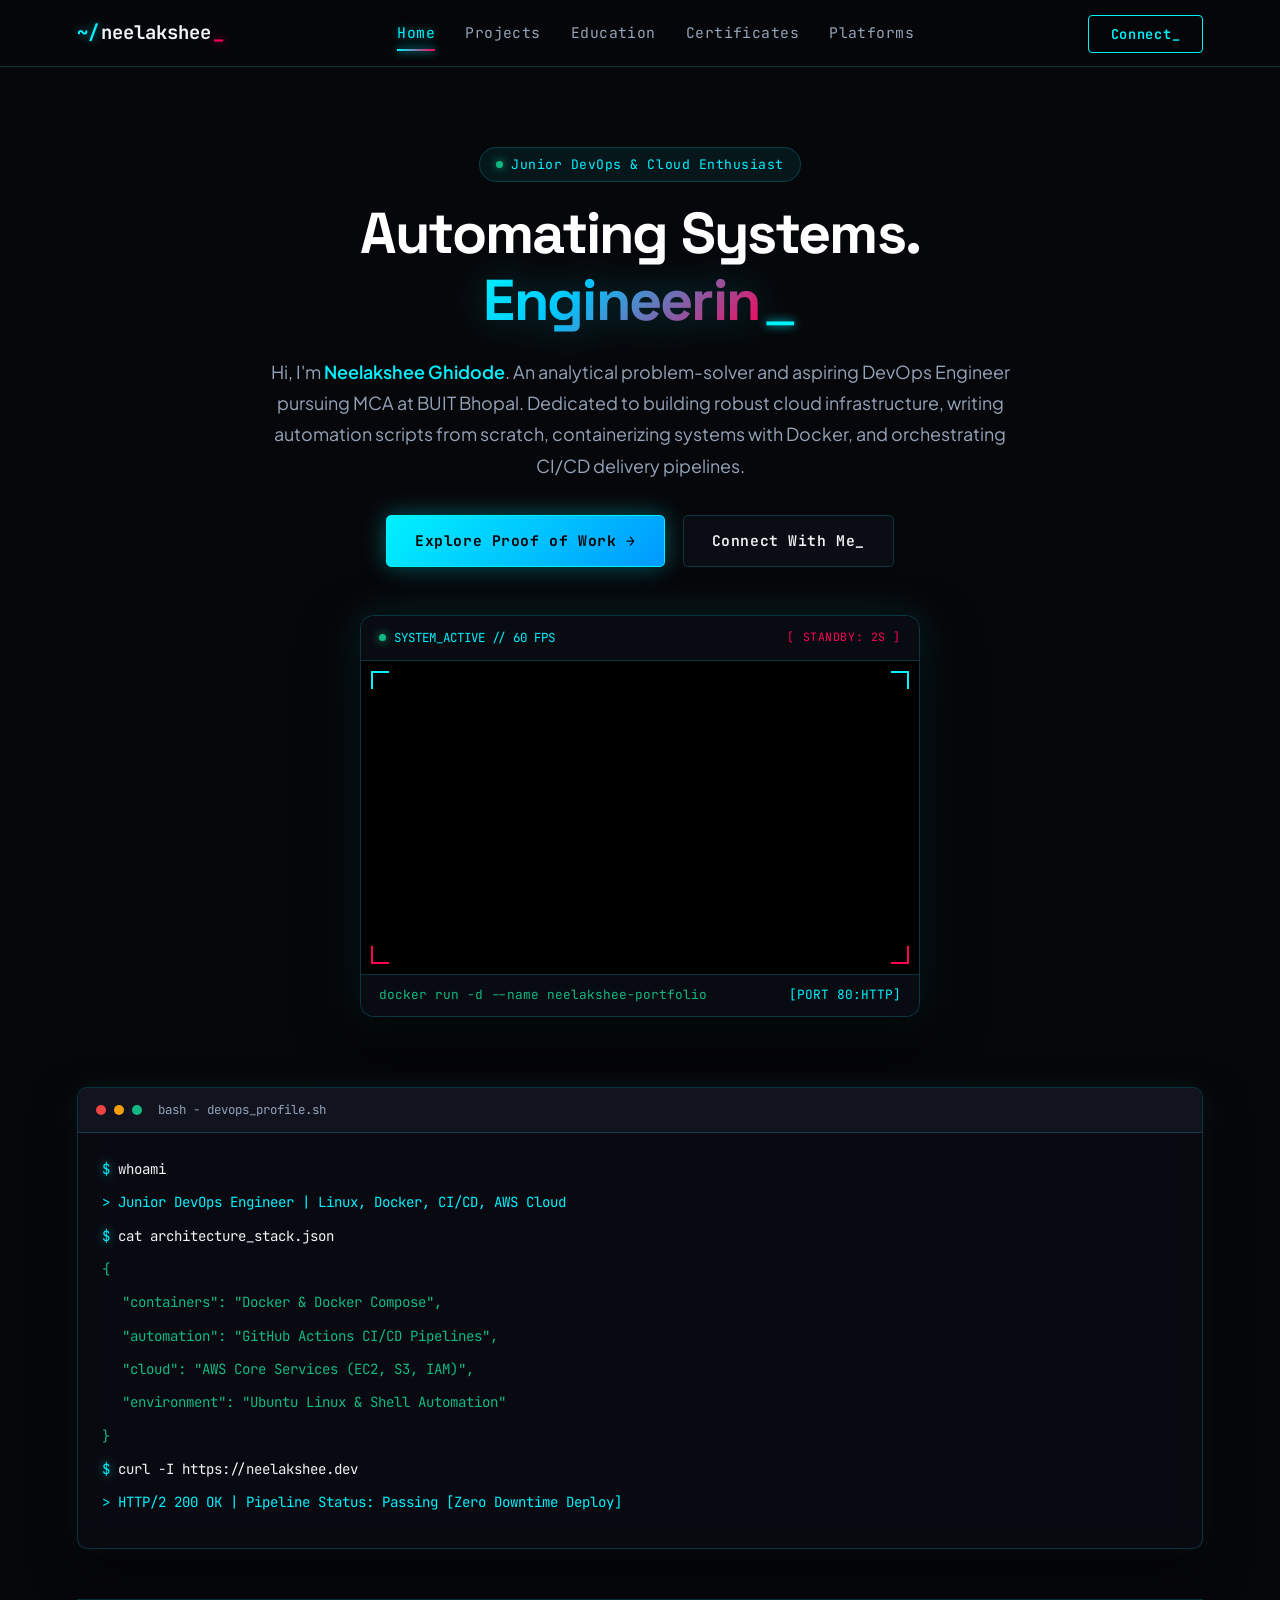
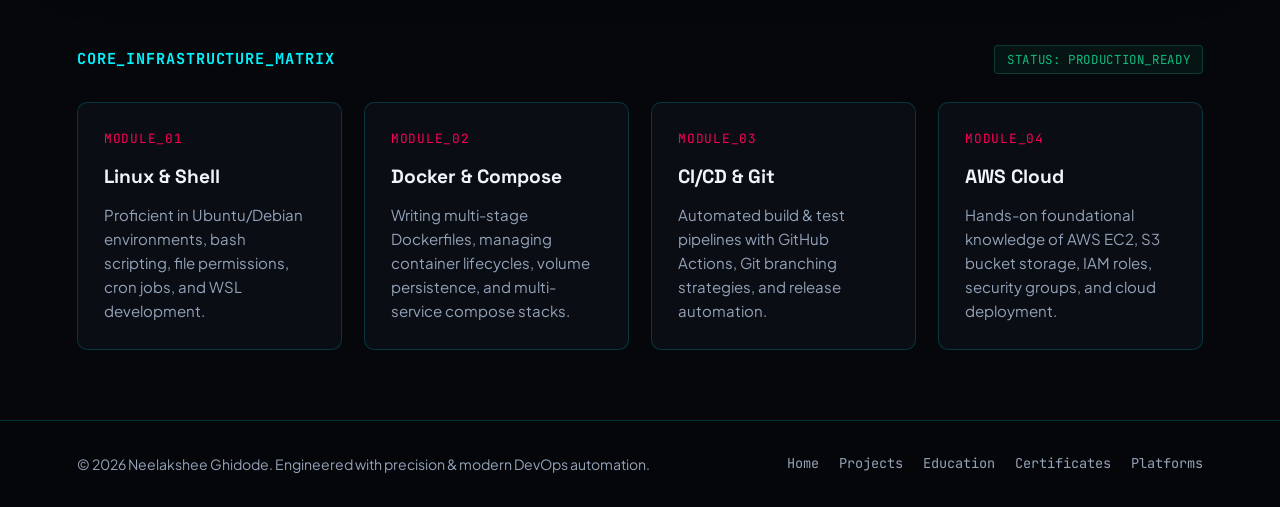
==== commit 5c27498f: "adding files" ====
--- a/index.html
+++ b/index.html
@@ -5,7 +5,7 @@
     <meta name="viewport" content="width=device-width, initial-scale=1.0">
     <title>Neelakshee Ghidode | Junior DevOps & Cloud Engineer</title>
     <!-- Fonts -->
-    <link href="https://fonts.googleapis.com/css2?family=Plus+Jakarta+Sans:wght@400;500;600;700;800&family=JetBrains+Mono:wght@400;500;700&family=Space+Grotesk:wght@600;700&display=swap" rel="stylesheet">
+    <link href="https://fonts.googleapis.com/css2?family=Plus+Jakarta+Sans:wght@400;500;600;700;800&family=JetBrains+Mono:wght@400;500;700&family=Space+Grotesk:wght@600;700;800&display=swap" rel="stylesheet">
     <link rel="stylesheet" href="style.css">
 </head>
 <body>
@@ -30,10 +30,10 @@
     <!-- Main Container -->
     <main class="page-container">
         
-        <!-- Hero Section: Balanced 2-Column with Cyber Ignition & Holographic HUD Video -->
+        <!-- Hero Section: Clean Stacked Layout (Text Top, Video Box Bottom) -->
         <section class="hero-section">
             
-            <!-- Left Column: Hero Text with Cyber Ignition Reveal -->
+            <!-- Top: Hero Text with Cyber Terminal Typewriter -->
             <div class="hero-content">
                 <div class="page-tag">
                     <span class="pulse-dot"></span> Junior DevOps & Cloud Enthusiast
@@ -51,7 +51,7 @@
                 </div>
             </div>
 
-            <!-- Right Column: Holographic Cyber HUD Video Box -->
+            <!-- Bottom: Holographic Cyber HUD Video Box (Centered & Locked) -->
             <div class="hero-hud-card" id="hud-card" title="Click or tap to replay video">
                 
                 <!-- HUD Top Status Bar -->
@@ -60,7 +60,7 @@
                         <span class="pulse-dot"></span>
                         <span>SYSTEM_ACTIVE // 60 FPS</span>
                     </div>
-                    <span class="hud-replay-hint" id="replay-hint">[ TAP TO REPLAY ]</span>
+                    <span class="hud-replay-hint" id="replay-hint">[ STANDBY: 2S ]</span>
                 </div>
 
                 <!-- HUD Video Wrapper -->
@@ -87,26 +87,26 @@
         </section>
 
         <!-- Live Terminal Status Card -->
-        <section style="margin: 20px 0 50px;">
+        <section class="terminal-section">
             <div class="hero-terminal-card">
                 <div class="terminal-header">
                     <span class="terminal-dot dot-red"></span>
                     <span class="terminal-dot dot-yellow"></span>
                     <span class="terminal-dot dot-green"></span>
-                    <span style="margin-left: 8px; font-family: var(--font-mono); font-size: 0.78rem; color: var(--text-muted);">bash - devops_profile.sh</span>
+                    <span class="terminal-title">bash - devops_profile.sh</span>
                 </div>
                 <div class="terminal-body">
                     <p class="terminal-line"><span class="terminal-prompt">$</span> whoami</p>
-                    <p class="terminal-line text-accent">> Junior DevOps Engineer | Linux, Docker, CI/CD, AWS Cloud</p>
+                    <p class="terminal-line text-accent">&gt; Junior DevOps Engineer | Linux, Docker, CI/CD, AWS Cloud</p>
                     <p class="terminal-line"><span class="terminal-prompt">$</span> cat architecture_stack.json</p>
                     <p class="terminal-line text-green">{</p>
-                    <p class="terminal-line text-green" style="padding-left: 20px;">"containers": "Docker & Docker Compose",</p>
-                    <p class="terminal-line text-green" style="padding-left: 20px;">"automation": "GitHub Actions CI/CD Pipelines",</p>
-                    <p class="terminal-line text-green" style="padding-left: 20px;">"cloud": "AWS Core Services (EC2, S3, IAM)",</p>
-                    <p class="terminal-line text-green" style="padding-left: 20px;">"environment": "Ubuntu Linux & Shell Automation"</p>
+                    <p class="terminal-line text-green indent">"containers": "Docker &amp; Docker Compose",</p>
+                    <p class="terminal-line text-green indent">"automation": "GitHub Actions CI/CD Pipelines",</p>
+                    <p class="terminal-line text-green indent">"cloud": "AWS Core Services (EC2, S3, IAM)",</p>
+                    <p class="terminal-line text-green indent">"environment": "Ubuntu Linux &amp; Shell Automation"</p>
                     <p class="terminal-line text-green">}</p>
                     <p class="terminal-line"><span class="terminal-prompt">$</span> curl -I https://neelakshee.dev</p>
-                    <p class="terminal-line text-accent">> HTTP/2 200 OK | Pipeline Status: Passing [Zero Downtime Deploy]</p>
+                    <p class="terminal-line text-accent">&gt; HTTP/2 200 OK | Pipeline Status: Passing [Zero Downtime Deploy]</p>
                 </div>
             </div>
         </section>
@@ -120,18 +120,18 @@
             <div class="grid-4">
                 <div class="card">
                     <span class="card-num">MODULE_01</span>
-                    <h4>Linux & Shell</h4>
+                    <h4>Linux &amp; Shell</h4>
                     <p>Proficient in Ubuntu/Debian environments, bash scripting, file permissions, cron jobs, and WSL development.</p>
                 </div>
                 <div class="card">
                     <span class="card-num">MODULE_02</span>
-                    <h4>Docker & Compose</h4>
+                    <h4>Docker &amp; Compose</h4>
                     <p>Writing multi-stage Dockerfiles, managing container lifecycles, volume persistence, and multi-service compose stacks.</p>
                 </div>
                 <div class="card">
                     <span class="card-num">MODULE_03</span>
-                    <h4>CI/CD & Git</h4>
-                    <p>Automated build & test pipelines with GitHub Actions, Git branching strategies, and release automation.</p>
+                    <h4>CI/CD &amp; Git</h4>
+                    <p>Automated build &amp; test pipelines with GitHub Actions, Git branching strategies, and release automation.</p>
                 </div>
                 <div class="card">
                     <span class="card-num">MODULE_04</span>
@@ -145,7 +145,7 @@
 
     <!-- Cyber Footer -->
     <footer class="site-footer">
-        <p>© 2026 Neelakshee Ghidode. Engineered with precision & modern DevOps automation.</p>
+        <p>&copy; 2026 Neelakshee Ghidode. Engineered with precision &amp; modern DevOps automation.</p>
         <div class="footer-nav">
             <a href="index.html">Home</a>
             <a href="projects.html">Projects</a>
@@ -158,7 +158,7 @@
     <!-- Typewriter & Forward-Reverse HUD Video Controller -->
     <script>
         document.addEventListener('DOMContentLoaded', () => {
-            // --- 1. Sleek Cyber Terminal Typewriter Effect ---
+            // 1. Sleek Cyber Terminal Typewriter Effect
             const line1Text = "Automating Systems.";
             const line2Text = "Engineering Scale.";
             const line1El = document.getElementById('tw-line1');
@@ -170,7 +170,7 @@
 
                 let idx1 = 0;
                 let idx2 = 0;
-                const charSpeed = 45; // ms per character
+                const charSpeed = 45;
 
                 function typeLine1() {
                     if (idx1 < line1Text.length) {
@@ -190,19 +190,16 @@
                     }
                 }
 
-                // Begin typing smoothly after 200ms
                 setTimeout(typeLine1, 200);
             }
 
-            // --- 2. Holographic HUD Video: 2s Delay + Forward-Then-Reverse Playback ---
+            // 2. Holographic HUD Video: 2s Delay + Forward-Then-Reverse Playback
             const heroVid = document.getElementById('hero-vid');
             const hudCard = document.getElementById('hud-card');
             const replayHint = document.getElementById('replay-hint');
 
             if (heroVid) {
-                // Ensure native loop is disabled
                 heroVid.loop = false;
-
                 let isReversing = false;
                 let reverseTimer = null;
 
@@ -220,9 +217,9 @@
                     heroVid.pause();
                     if (replayHint) replayHint.textContent = '[ REWINDING ↺ ]';
 
-                    const fps = 25; // Smooth 25fps backward sweep
-                    const step = 1 / fps; // ~0.04s per step
-                    const intervalMs = 1000 / fps; // 40ms interval
+                    const fps = 25;
+                    const step = 1 / fps;
+                    const intervalMs = 1000 / fps;
 
                     reverseTimer = setInterval(() => {
                         if (heroVid.currentTime > 0.06) {
@@ -236,7 +233,6 @@
                     }, intervalMs);
                 }
 
-                // Trigger reverse when video approaches the end or finishes
                 heroVid.addEventListener('timeupdate', () => {
                     if (!isReversing && heroVid.duration > 0 && heroVid.currentTime >= heroVid.duration - 0.08) {
                         startReverse();
@@ -244,13 +240,8 @@
                 });
 
                 heroVid.addEventListener('ended', () => {
-                    if (!isReversing) {
-                        startReverse();
-                    }
+                    if (!isReversing) startReverse();
                 });
-
-                // Start video playback after exactly 2 seconds (2000ms)
-                if (replayHint) replayHint.textContent = '[ STANDBY: 2S ]';
 
                 setTimeout(() => {
                     heroVid.currentTime = 0;
@@ -261,7 +252,6 @@
                     });
                 }, 2000);
 
-                // Replay forward then reverse on tap or click
                 if (hudCard) {
                     hudCard.addEventListener('click', () => {
                         stopReverse();
@@ -282,4 +272,4 @@
     </script>
 
 </body>
-</html>+</html>
--- a/style.css
+++ b/style.css
@@ -7,10 +7,10 @@
 
 :root {
     --bg-void: #06070a;
-    --bg-card: rgba(13, 15, 24, 0.75);
-    --bg-card-hover: rgba(20, 24, 38, 0.9);
-    --border-cyber: rgba(0, 242, 254, 0.16);
-    --border-glow: rgba(0, 242, 254, 0.55);
+    --bg-card: rgba(13, 15, 24, 0.8);
+    --bg-card-hover: rgba(20, 24, 38, 0.94);
+    --border-cyber: rgba(0, 242, 254, 0.18);
+    --border-glow: rgba(0, 242, 254, 0.6);
     
     /* Cyberpunk Neon Palette */
     --neon-cyan: #00f2fe;
@@ -56,16 +56,16 @@
     flex-direction: column;
 }
 
-/* --- High-Speed Ambient Cyber Background (0kb Payload) --- */
+/* --- Ambient Cyber Grid Background --- */
 body::before {
     content: '';
     position: fixed;
     inset: 0;
     background-image: 
-        radial-gradient(circle at 18% 22%, rgba(0, 242, 254, 0.08) 0%, transparent 45%),
-        radial-gradient(circle at 82% 65%, rgba(255, 0, 85, 0.07) 0%, transparent 50%),
-        linear-gradient(rgba(255, 255, 255, 0.02) 1px, transparent 1px),
-        linear-gradient(90deg, rgba(255, 255, 255, 0.02) 1px, transparent 1px);
+        radial-gradient(circle at 20% 20%, rgba(0, 242, 254, 0.09) 0%, transparent 45%),
+        radial-gradient(circle at 80% 70%, rgba(255, 0, 85, 0.08) 0%, transparent 50%),
+        linear-gradient(rgba(255, 255, 255, 0.025) 1px, transparent 1px),
+        linear-gradient(90deg, rgba(255, 255, 255, 0.025) 1px, transparent 1px);
     background-size: 100% 100%, 100% 100%, 48px 48px, 48px 48px;
     pointer-events: none;
     z-index: -1;
@@ -78,7 +78,7 @@
     align-items: center;
     padding: 18px 6%;
     border-bottom: 1px solid var(--border-cyber);
-    background: rgba(6, 7, 10, 0.85);
+    background: rgba(6, 7, 10, 0.88);
     backdrop-filter: blur(18px);
     -webkit-backdrop-filter: blur(18px);
     position: sticky;
@@ -168,8 +168,8 @@
 /* --- Common Page Container --- */
 .page-container {
     flex: 1;
-    padding: 60px 6%;
-    max-width: 1360px;
+    padding: 50px 6% 70px;
+    max-width: 1280px;
     margin: 0 auto;
     width: 100%;
     position: relative;
@@ -184,14 +184,14 @@
     display: inline-flex;
     align-items: center;
     gap: 8px;
-    background: rgba(0, 242, 254, 0.06);
+    background: rgba(0, 242, 254, 0.07);
     border: 1px solid var(--border-cyber);
-    padding: 6px 14px;
+    padding: 6px 16px;
     border-radius: 20px;
-    font-size: 0.8rem;
-    font-family: var(--font-mono);
-    color: var(--neon-cyan);
-    margin-bottom: 16px;
+    font-size: 0.82rem;
+    font-family: var(--font-mono);
+    color: var(--neon-cyan);
+    margin-bottom: 18px;
     letter-spacing: 0.04em;
 }
 
@@ -235,39 +235,35 @@
 }
 
 /* ========================================================
-   HERO SECTION: BALANCED 2-COLUMN WITH CYBER VIDEO HUD
+   HERO SECTION: CLEAN STACKED LAYOUT (TEXT TOP, VIDEO BOTTOM)
    ======================================================== */
 .hero-section {
-    display: grid;
-    grid-template-columns: 1.15fr 0.85fr;
-    gap: 60px;
-    align-items: center;
-    min-height: 76vh;
+    display: flex;
+    flex-direction: column;
+    align-items: center;
+    text-align: center;
+    gap: 48px;
     padding: 30px 0 60px;
-}
-
-/* --- Left Column: Hero Text with Cyber Terminal Typewriter --- */
+    max-width: 860px;
+    margin: 0 auto;
+}
+
 .hero-content {
-    max-width: 640px;
+    max-width: 760px;
+    display: flex;
+    flex-direction: column;
+    align-items: center;
 }
 
 .hero-title-typewriter {
     font-family: var(--font-display);
-    font-size: 3.8rem;
+    font-size: 3.6rem;
     font-weight: 800;
-    line-height: 1.12;
-    margin-bottom: 24px;
+    line-height: 1.15;
+    margin-bottom: 22px;
     letter-spacing: -0.03em;
     color: #ffffff;
-    min-height: 2.25em;
-}
-
-.hero-title-typewriter .gradient-text {
-    background: linear-gradient(135deg, var(--neon-cyan) 0%, #00c6ff 35%, var(--neon-pink) 100%);
-    -webkit-background-clip: text;
-    background-clip: text;
-    -webkit-text-fill-color: transparent;
-    filter: drop-shadow(0 0 20px rgba(0, 242, 254, 0.25));
+    min-height: 2.3em;
 }
 
 .type-cursor {
@@ -278,7 +274,6 @@
     animation: cursorBlink 0.85s infinite;
     text-shadow: 0 0 10px rgba(0, 242, 254, 0.9);
     margin-left: 4px;
-    vertical-align: baseline;
 }
 
 @keyframes cursorBlink {
@@ -289,8 +284,8 @@
 
 .hero-desc {
     color: var(--text-muted);
-    font-size: 1.15rem;
-    margin-bottom: 36px;
+    font-size: 1.12rem;
+    margin-bottom: 34px;
     line-height: 1.75;
 }
 
@@ -302,13 +297,14 @@
 .btn-group {
     display: flex;
     gap: 18px;
+    justify-content: center;
     flex-wrap: wrap;
 }
 
 .primary-btn, .secondary-btn {
     text-decoration: none;
     padding: 13px 28px;
-    border-radius: 4px;
+    border-radius: 5px;
     font-weight: 600;
     font-size: 0.92rem;
     font-family: var(--font-mono);
@@ -348,30 +344,32 @@
 }
 
 /* ========================================================
-   RIGHT COLUMN: HOLOGRAPHIC CYBER VIDEO HUD CARD
+   HOLOGRAPHIC CYBER VIDEO HUD CARD (LOCKED & PROPORTIONAL)
    ======================================================== */
 .hero-hud-card {
     background: var(--bg-card);
     border: 1px solid var(--border-cyber);
     border-radius: 14px;
     overflow: hidden;
-    box-shadow: 0 25px 60px rgba(0, 0, 0, 0.7), 0 0 40px rgba(0, 242, 254, 0.12);
+    box-shadow: 0 25px 60px rgba(0, 0, 0, 0.8), 0 0 40px rgba(0, 242, 254, 0.14);
     backdrop-filter: blur(14px);
     -webkit-backdrop-filter: blur(14px);
     transition: var(--transition);
     cursor: pointer;
     position: relative;
+    width: 100%;
+    max-width: 560px;       /* Strict fixed width so it never stretches */
+    margin: 0 auto;         /* Centered cleanly below text */
 }
 
 .hero-hud-card:hover {
     border-color: var(--border-glow);
-    box-shadow: 0 30px 70px rgba(0, 0, 0, 0.8), 0 0 45px rgba(0, 242, 254, 0.22);
+    box-shadow: 0 30px 70px rgba(0, 0, 0, 0.85), 0 0 45px rgba(0, 242, 254, 0.25);
     transform: translateY(-3px);
 }
 
-/* HUD Top Header */
 .hud-status-bar {
-    background: rgba(10, 12, 18, 0.95);
+    background: rgba(10, 12, 18, 0.96);
     padding: 12px 18px;
     display: flex;
     justify-content: space-between;
@@ -392,10 +390,8 @@
     color: var(--neon-pink);
     font-size: 0.72rem;
     letter-spacing: 0.05em;
-    opacity: 0.85;
-}
-
-/* Video Wrapper */
+}
+
 .hud-video-wrapper {
     position: relative;
     width: 100%;
@@ -414,10 +410,8 @@
     pointer-events: none;
 }
 
-/* Suppress all browser video controls and playback buttons */
-video::-webkit-media-controls {
-    display: none !important;
-}
+/* Suppress browser video controls */
+video::-webkit-media-controls,
 video::-webkit-media-controls-start-playback-button,
 video::-webkit-media-controls-play-button,
 video::-webkit-media-controls-enclosure {
@@ -439,13 +433,12 @@
 .corner-bl { bottom: 10px; left: 10px; border-bottom: 2px solid var(--neon-pink); border-left: 2px solid var(--neon-pink); }
 .corner-br { bottom: 10px; right: 10px; border-bottom: 2px solid var(--neon-pink); border-right: 2px solid var(--neon-pink); }
 
-/* HUD Bottom Code Pill */
 .hud-bottom-bar {
-    background: rgba(10, 12, 18, 0.95);
+    background: rgba(10, 12, 18, 0.96);
     padding: 10px 18px;
     border-top: 1px solid var(--border-cyber);
     font-family: var(--font-mono);
-    font-size: 0.82rem;
+    font-size: 0.8rem;
     color: var(--neon-green);
     display: flex;
     justify-content: space-between;
@@ -455,24 +448,34 @@
 /* ========================================================
    TERMINAL & TECH MATRIX SECTIONS
    ======================================================== */
+.terminal-section {
+    margin: 10px 0 50px;
+}
+
 .hero-terminal-card {
-    background: rgba(10, 12, 18, 0.88);
+    background: rgba(10, 12, 18, 0.9);
     border: 1px solid var(--border-cyber);
     border-radius: 10px;
     overflow: hidden;
     box-shadow: 0 20px 45px rgba(0, 0, 0, 0.6), 0 0 25px rgba(0, 242, 254, 0.08);
     backdrop-filter: blur(14px);
     -webkit-backdrop-filter: blur(14px);
-    margin: 20px 0 50px;
 }
 
 .terminal-header {
-    background: rgba(18, 21, 32, 0.95);
+    background: rgba(18, 21, 32, 0.96);
     padding: 12px 18px;
     display: flex;
     align-items: center;
     gap: 8px;
     border-bottom: 1px solid var(--border-cyber);
+}
+
+.terminal-title {
+    margin-left: 8px;
+    font-family: var(--font-mono);
+    font-size: 0.78rem;
+    color: var(--text-muted);
 }
 
 .terminal-dot {
@@ -493,13 +496,14 @@
 }
 
 .terminal-line { margin-bottom: 8px; }
+.indent { padding-left: 20px; }
 .text-accent { color: var(--neon-cyan); }
 .text-green { color: var(--neon-green); }
 
 /* Tech Matrix */
 .tech-matrix {
-    margin-top: 50px;
-    padding-top: 50px;
+    margin-top: 40px;
+    padding-top: 45px;
     border-top: 1px solid var(--border-cyber);
 }
 
@@ -507,7 +511,7 @@
     display: flex;
     justify-content: space-between;
     align-items: center;
-    margin-bottom: 30px;
+    margin-bottom: 28px;
 }
 
 .section-head h3 {
@@ -535,7 +539,7 @@
 .card {
     background: var(--bg-card);
     border: 1px solid var(--border-cyber);
-    padding: 28px;
+    padding: 26px;
     border-radius: 10px;
     transition: var(--transition);
     backdrop-filter: blur(12px);
@@ -561,7 +565,7 @@
 
 .card h4 {
     font-family: var(--font-display);
-    font-size: 1.22rem;
+    font-size: 1.2rem;
     margin-bottom: 10px;
     color: var(--text-primary);
 }
@@ -707,7 +711,7 @@
     color: var(--text-muted);
     font-size: 0.88rem;
     margin-top: auto;
-    background: rgba(6, 7, 10, 0.92);
+    background: rgba(6, 7, 10, 0.94);
 }
 
 .footer-nav {
@@ -728,18 +732,9 @@
 }
 
 /* ========================================================
-   RESPONSIVE LAYOUT (MOBILE & TABLET OPTIMIZATIONS)
+   RESPONSIVE LAYOUT
    ======================================================== */
 @media (max-width: 1024px) {
-    .hero-section {
-        grid-template-columns: 1fr;
-        gap: 40px;
-        min-height: auto;
-        padding: 20px 0 50px;
-    }
-    .hero-content {
-        max-width: 100%;
-    }
     .hero-title-typewriter {
         font-size: 3rem;
         min-height: 2.2em;
@@ -750,11 +745,11 @@
 
 @media (max-width: 680px) {
     .hero-title-typewriter {
-        font-size: 2.3rem;
+        font-size: 2.2rem;
         min-height: 2.3em;
     }
     .hero-desc {
-        font-size: 1.05rem;
+        font-size: 1.02rem;
     }
     .nav-links {
         display: none;
@@ -765,6 +760,11 @@
     .page-title {
         font-size: 2.2rem;
     }
+    .hud-bottom-bar {
+        flex-direction: column;
+        gap: 4px;
+        text-align: center;
+    }
     .site-footer {
         flex-direction: column;
         gap: 16px;
